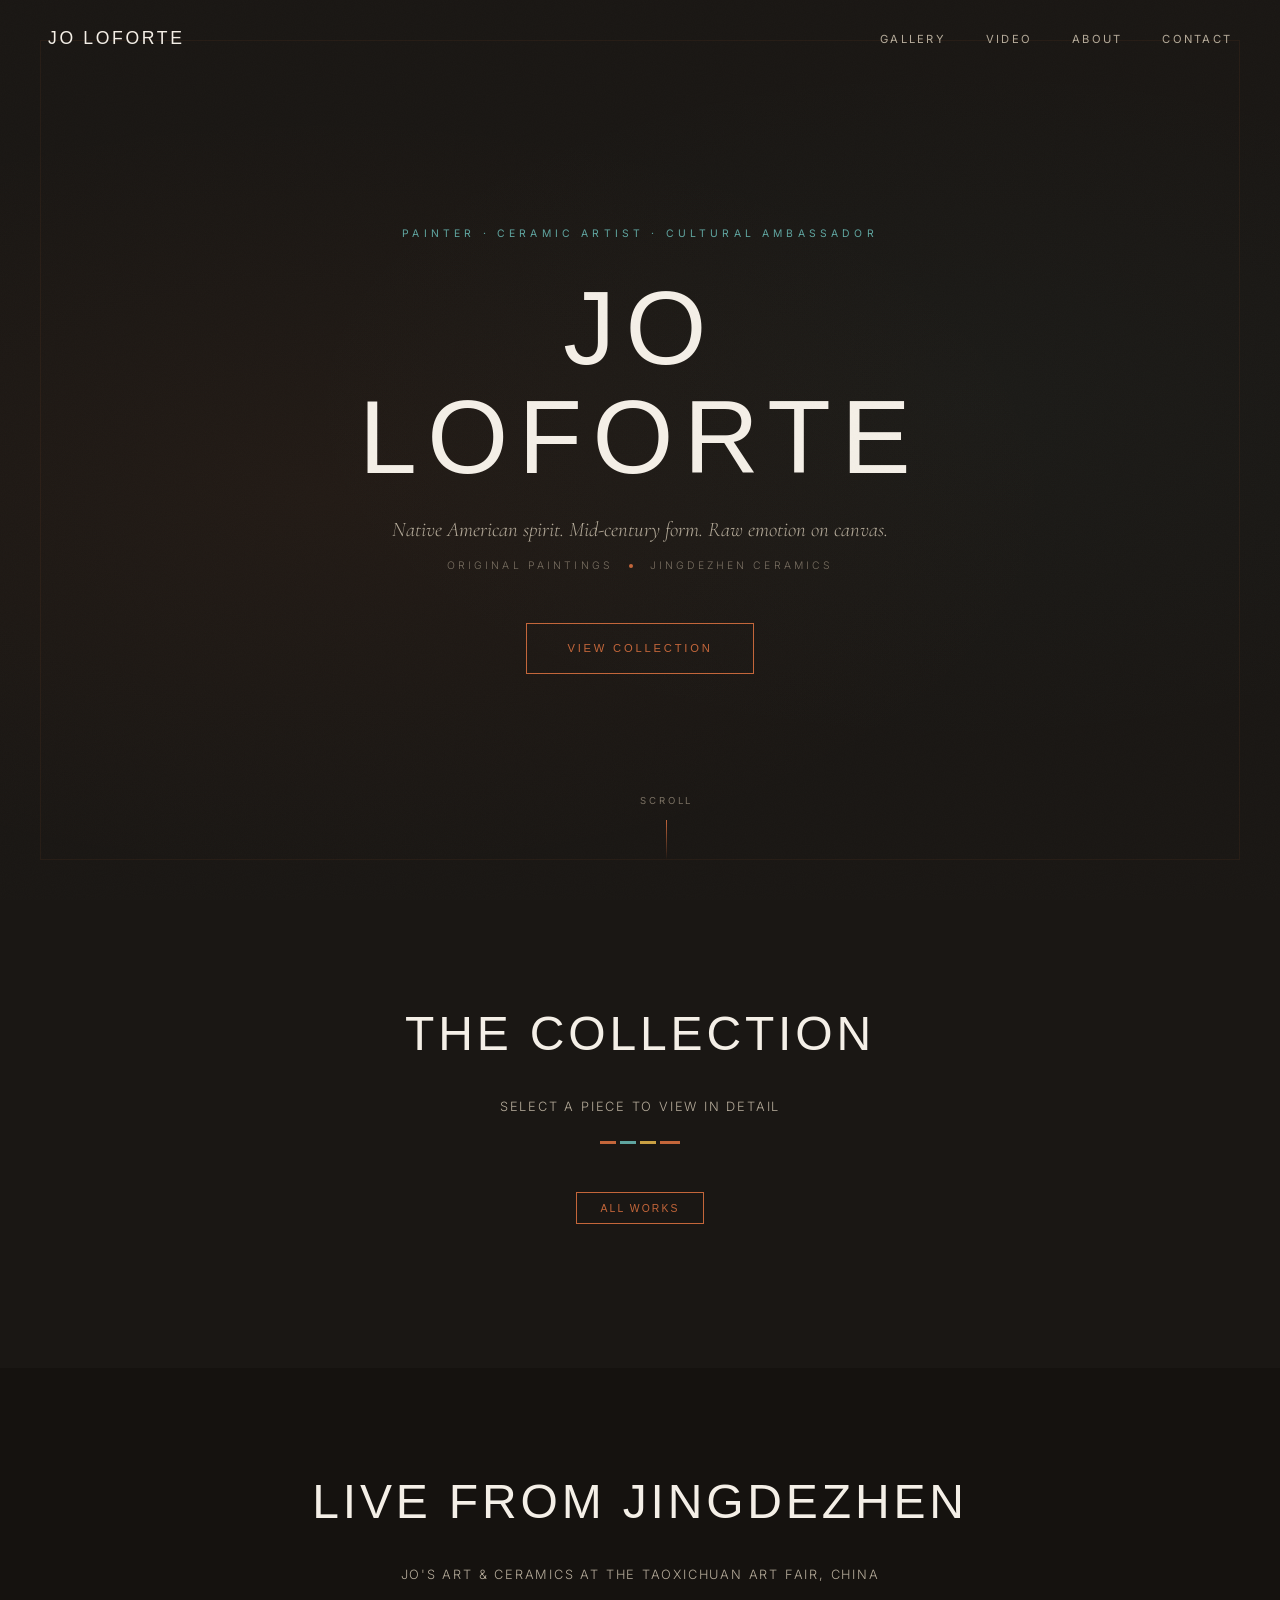
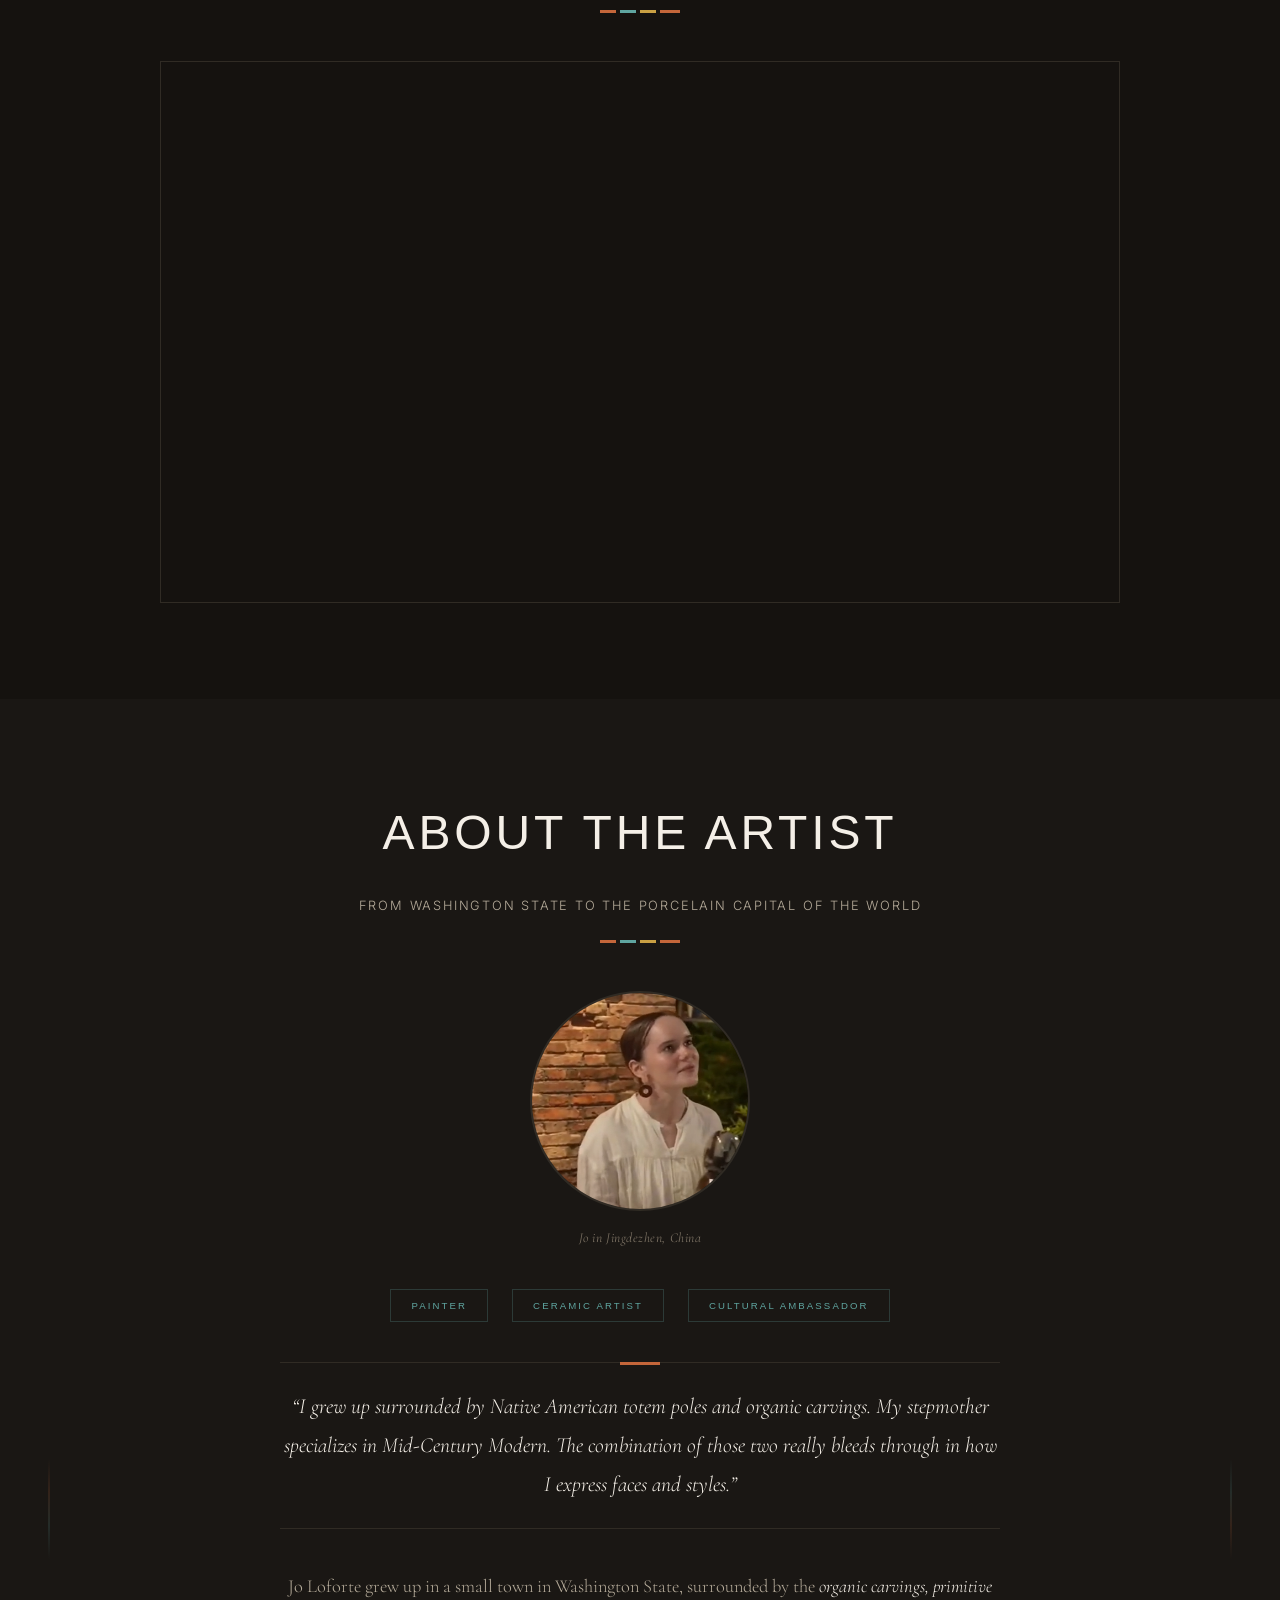
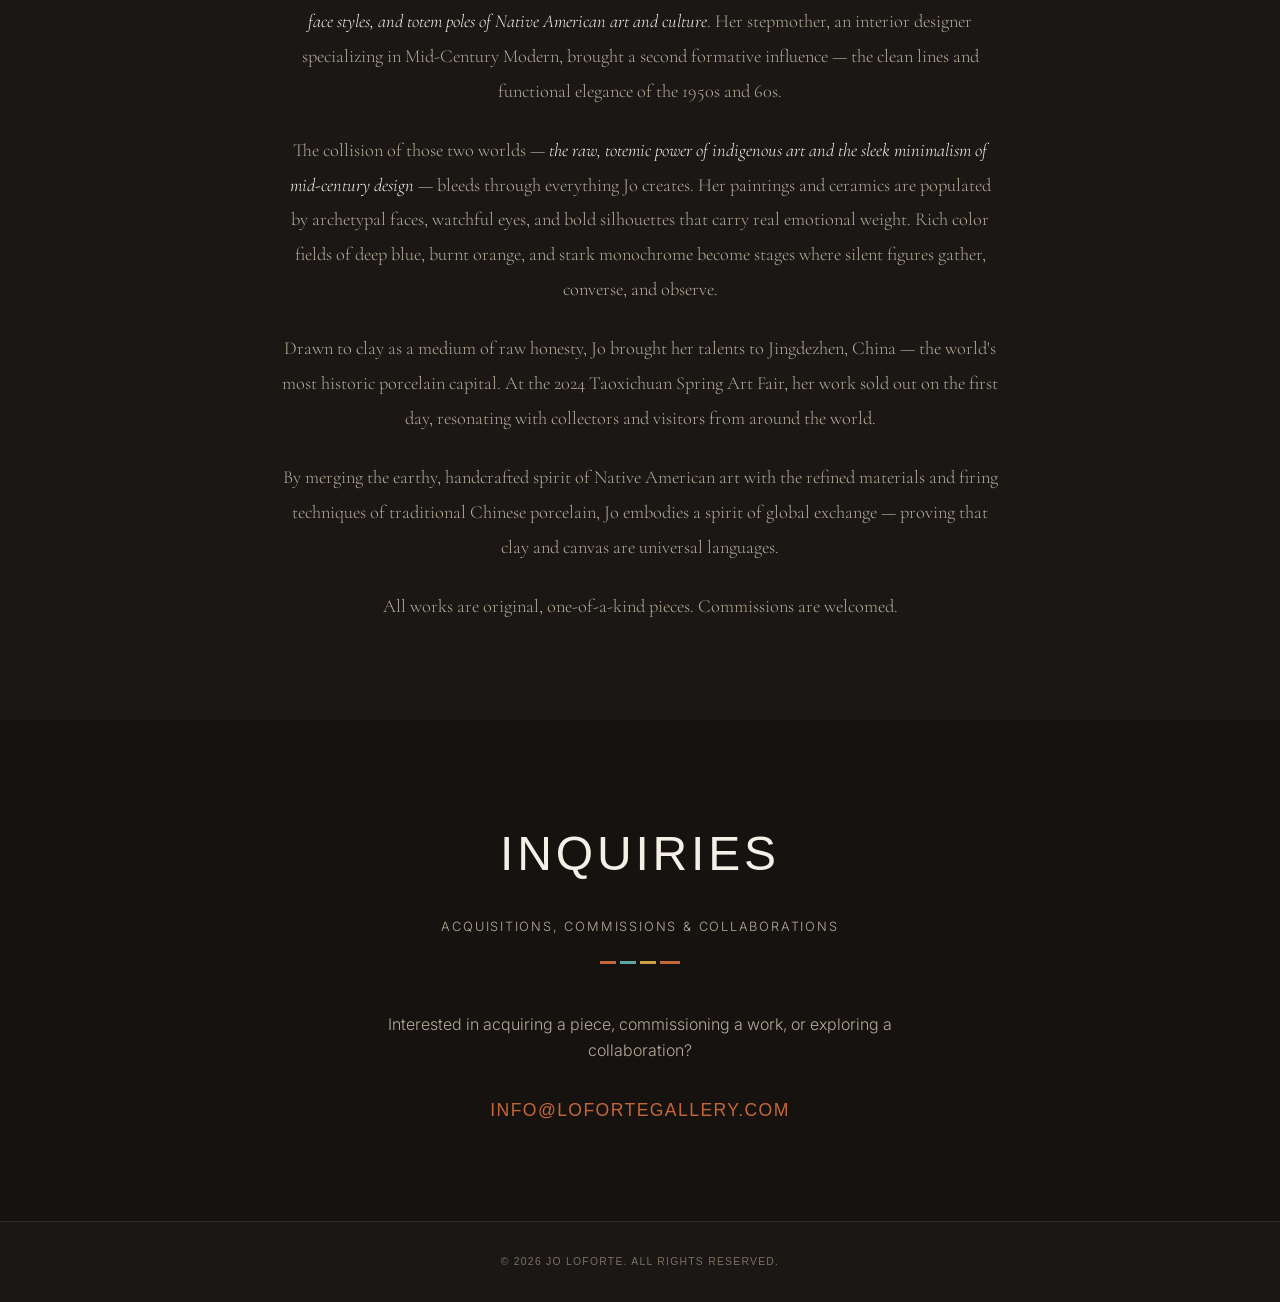
==== index.html @ 4518b107 "Remove Native American motifs from hero, update contact email" ====
<!DOCTYPE html>
<html lang="en">
<head>
  <meta charset="UTF-8">
  <meta name="viewport" content="width=device-width, initial-scale=1.0">
  <title>Jo Loforte — Painter & Ceramic Artist</title>
  <meta name="description" content="Original paintings and ceramics by Jo Loforte. Native American heritage meets Mid-Century Modern design and Jingdezhen porcelain. Explore the collection.">
  <link rel="preconnect" href="https://fonts.googleapis.com">
  <link rel="preconnect" href="https://fonts.gstatic.com" crossorigin>
  <link href="https://fonts.googleapis.com/css2?family=Cormorant+Garamond:ital,wght@0,300;0,400;0,500;0,600;1,300;1,400&family=Inter:wght@300;400;500&display=swap" rel="stylesheet">
  <link rel="stylesheet" href="css/style.css">
</head>
<body>

  <!-- Navigation -->
  <nav class="nav" id="nav">
    <a href="#" class="nav__logo">Jo Loforte</a>
    <button class="nav__toggle" id="navToggle" aria-label="Toggle menu">
      <span></span><span></span><span></span>
    </button>
    <ul class="nav__links" id="navLinks">
      <li><a href="#gallery">Gallery</a></li>
      <li><a href="#video">Video</a></li>
      <li><a href="#about">About</a></li>
      <li><a href="#contact">Contact</a></li>
    </ul>
  </nav>

  <!-- Hero -->
  <header class="hero" id="hero">
    <div class="hero__content">
      <p class="hero__tagline">Painter &middot; Ceramic Artist &middot; Cultural Ambassador</p>
      <h1 class="hero__title">Jo Loforte</h1>
      <p class="hero__subtitle">Native American spirit. Mid-century form. Raw emotion on canvas.</p>
      <p class="hero__descriptor">
        Original paintings
        <span class="dot dot--terra"></span>
        Jingdezhen ceramics
      </p>
      <a href="#gallery" class="hero__cta">View Collection</a>
    </div>
    <div class="hero__scroll-indicator">
      <span>Scroll</span>
      <div class="hero__scroll-line"></div>
    </div>
  </header>

  <!-- Gallery -->
  <section class="gallery" id="gallery">
    <div class="section-header">
      <h2 class="section-title">The Collection</h2>
      <p class="section-subtitle">Select a piece to view in detail</p>
    </div>

    <div class="gallery__filters">
      <button class="filter-btn active" data-filter="all">All Works</button>
    </div>

    <div class="gallery__grid" id="galleryGrid">
      <!-- Gallery items injected by JS -->
    </div>
  </section>

  <!-- Video -->
  <section class="video" id="video">
    <div class="video__container">
      <div class="section-header">
        <h2 class="section-title">Live from Jingdezhen</h2>
        <p class="section-subtitle">Jo's art &amp; ceramics at the Taoxichuan Art Fair, China</p>
      </div>
      <div class="video__wrapper">
        <iframe
          src="https://www.youtube.com/embed/V0qqhc-l4PM"
          title="Jo Loforte — Live from Jingdezhen, China"
          frameborder="0"
          allow="accelerometer; autoplay; clipboard-write; encrypted-media; gyroscope; picture-in-picture"
          allowfullscreen
          loading="lazy"
        ></iframe>
      </div>
    </div>
  </section>

  <!-- About -->
  <section class="about" id="about">
    <div class="about__container">
      <div class="section-header">
        <h2 class="section-title">About the Artist</h2>
        <p class="section-subtitle">From Washington State to the porcelain capital of the world</p>
      </div>

      <div class="about__portrait">
        <img src="images/jo-portrait.png" alt="Jo Loforte in Jingdezhen, China">
        <span class="about__portrait-caption">Jo in Jingdezhen, China</span>
      </div>

      <div class="about__roles">
        <span class="about__role">Painter</span>
        <span class="about__role">Ceramic Artist</span>
        <span class="about__role">Cultural Ambassador</span>
      </div>

      <blockquote class="about__quote">
        &ldquo;I grew up surrounded by Native American totem poles and organic
        carvings. My stepmother specializes in Mid-Century Modern. The combination
        of those two really bleeds through in how I express faces and styles.&rdquo;
      </blockquote>

      <p class="about__bio">
        Jo Loforte grew up in a small town in Washington State, surrounded by the
        <span class="about__highlight">organic carvings, primitive face styles, and totem
        poles of Native American art and culture</span>. Her stepmother, an interior
        designer specializing in Mid-Century Modern, brought a second formative
        influence &mdash; the clean lines and functional elegance of the 1950s and 60s.
      </p>
      <p class="about__bio">
        The collision of those two worlds &mdash;
        <span class="about__highlight">the raw, totemic power of indigenous art and the
        sleek minimalism of mid-century design</span> &mdash; bleeds through everything
        Jo creates. Her paintings and ceramics are populated by archetypal faces,
        watchful eyes, and bold silhouettes that carry real emotional weight. Rich
        color fields of deep blue, burnt orange, and stark monochrome become stages
        where silent figures gather, converse, and observe.
      </p>
      <p class="about__bio">
        Drawn to clay as a medium of raw honesty, Jo brought her talents to
        Jingdezhen, China &mdash; the world's most historic porcelain capital. At the
        2024 Taoxichuan Spring Art Fair, her work sold out on the first day, resonating
        with collectors and visitors from around the world.
      </p>
      <p class="about__bio">
        By merging the earthy, handcrafted spirit of Native American art with the
        refined materials and firing techniques of traditional Chinese porcelain, Jo
        embodies a spirit of global exchange &mdash; proving that clay and canvas are
        universal languages.
      </p>
      <p class="about__bio">
        All works are original, one-of-a-kind pieces. Commissions are welcomed.
      </p>
    </div>
  </section>

  <!-- Contact -->
  <section class="contact" id="contact">
    <div class="contact__container">
      <div class="section-header">
        <h2 class="section-title">Inquiries</h2>
        <p class="section-subtitle">Acquisitions, commissions &amp; collaborations</p>
      </div>
      <p class="contact__text">
        Interested in acquiring a piece, commissioning a work, or exploring a collaboration?
      </p>
      <a href="mailto:info@lofortegallery.com" class="contact__email">info@lofortegallery.com</a>
    </div>
  </section>

  <!-- Lightbox -->
  <div class="lightbox" id="lightbox">
    <button class="lightbox__close" id="lightboxClose" aria-label="Close">&times;</button>
    <button class="lightbox__prev" id="lightboxPrev" aria-label="Previous">&lsaquo;</button>
    <button class="lightbox__next" id="lightboxNext" aria-label="Next">&rsaquo;</button>
    <div class="lightbox__content">
      <img class="lightbox__img" id="lightboxImg" src="" alt="">
      <div class="lightbox__info" id="lightboxInfo">
        <h3 class="lightbox__title"></h3>
        <p class="lightbox__details"></p>
      </div>
    </div>
  </div>

  <!-- Footer -->
  <footer class="footer">
    <p>&copy; 2026 Jo Loforte. All rights reserved.</p>
  </footer>

  <script src="js/artwork.js"></script>
  <script src="js/main.js"></script>
</body>
</html>
---- css/style.css ----
/* ============================================
   Jo Loforte — Paintings & Ceramic Art
   Desert Modernism meets High-End Gallery
   Dark foundation, mid-century warmth
   ============================================ */

/* --- Reset & Base --- */
*, *::before, *::after {
  margin: 0;
  padding: 0;
  box-sizing: border-box;
}

:root {
  --bg-primary: #1a1714;
  --bg-secondary: #15120f;
  --bg-card: #1f1c18;
  --bg-hover: #262219;
  --text-primary: #f4efe7;
  --text-secondary: #b5ab9a;
  --text-muted: #7a7062;
  --terracotta: #c4663a;
  --burnt-orange: #d4823e;
  --turquoise: #5fa5a0;
  --ochre: #c9a043;
  --teak: #6b4c30;
  --sage: #7a8b6f;
  --cream: #f4efe7;
  --border: #302b24;
  --font-display: 'Futura', 'Avenir', 'Century Gothic', 'Trebuchet MS', sans-serif;
  --font-body: 'Inter', -apple-system, sans-serif;
  --font-serif: 'Cormorant Garamond', Georgia, serif;
  --transition: 0.35s cubic-bezier(0.25, 0.46, 0.45, 0.94);
  --transition-slow: 0.6s cubic-bezier(0.25, 0.46, 0.45, 0.94);
}

html {
  scroll-behavior: smooth;
  font-size: 16px;
  -webkit-font-smoothing: antialiased;
  -moz-osx-font-smoothing: grayscale;
}

body {
  font-family: var(--font-body);
  background: var(--bg-primary);
  color: var(--text-primary);
  line-height: 1.6;
  overflow-x: hidden;
}

/* Subtle stoneware grain texture */
body::before {
  content: '';
  position: fixed;
  inset: 0;
  pointer-events: none;
  z-index: 9999;
  opacity: 0.018;
  background-image: url("data:image/svg+xml,%3Csvg width='200' height='200' xmlns='http://www.w3.org/2000/svg'%3E%3Cfilter id='n'%3E%3CfeTurbulence type='fractalNoise' baseFrequency='0.9' numOctaves='4' stitchTiles='stitch'/%3E%3C/filter%3E%3Crect width='100%25' height='100%25' filter='url(%23n)' opacity='1'/%3E%3C/svg%3E");
}

img {
  display: block;
  max-width: 100%;
}

a {
  color: inherit;
  text-decoration: none;
}

/* --- Typography --- */
.section-title {
  font-family: var(--font-display);
  font-size: clamp(1.8rem, 4.5vw, 3rem);
  font-weight: 500;
  letter-spacing: 0.08em;
  text-transform: uppercase;
  color: var(--text-primary);
  margin-bottom: 0.5em;
}

.section-subtitle {
  font-family: var(--font-body);
  font-size: 0.8rem;
  font-weight: 300;
  color: var(--text-secondary);
  letter-spacing: 0.14em;
  text-transform: uppercase;
}

.section-header {
  text-align: center;
  margin-bottom: 3rem;
}

/* Step-pattern inspired divider */
.section-header::after {
  content: '';
  display: block;
  width: 80px;
  height: 3px;
  margin: 1.5rem auto 0;
  background:
    linear-gradient(90deg,
      var(--terracotta) 0%, var(--terracotta) 20%,
      transparent 20%, transparent 25%,
      var(--turquoise) 25%, var(--turquoise) 45%,
      transparent 45%, transparent 50%,
      var(--ochre) 50%, var(--ochre) 70%,
      transparent 70%, transparent 75%,
      var(--terracotta) 75%, var(--terracotta) 100%
    );
}

/* --- Navigation --- */
.nav {
  position: fixed;
  top: 0;
  left: 0;
  right: 0;
  z-index: 1000;
  display: flex;
  align-items: center;
  justify-content: space-between;
  padding: 1.5rem 3rem;
  background: transparent;
  transition: background var(--transition), padding var(--transition);
}

.nav--scrolled {
  background: rgba(26, 23, 20, 0.94);
  backdrop-filter: blur(20px);
  -webkit-backdrop-filter: blur(20px);
  padding: 1rem 3rem;
  border-bottom: 1px solid var(--border);
}

.nav__logo {
  font-family: var(--font-display);
  font-size: 1.1rem;
  font-weight: 500;
  letter-spacing: 0.15em;
  text-transform: uppercase;
  color: var(--text-primary);
  transition: color var(--transition);
}

.nav__logo:hover {
  color: var(--turquoise);
}

.nav__links {
  display: flex;
  list-style: none;
  gap: 2.5rem;
}

.nav__links a {
  font-size: 0.7rem;
  font-weight: 400;
  letter-spacing: 0.2em;
  text-transform: uppercase;
  color: var(--text-secondary);
  transition: color var(--transition);
  position: relative;
}

.nav__links a::after {
  content: '';
  position: absolute;
  bottom: -4px;
  left: 0;
  width: 0;
  height: 2px;
  background: var(--terracotta);
  transition: width var(--transition);
}

.nav__links a:hover {
  color: var(--text-primary);
}

.nav__links a:hover::after {
  width: 100%;
}

.nav__toggle {
  display: none;
  flex-direction: column;
  gap: 5px;
  background: none;
  border: none;
  cursor: pointer;
  padding: 4px;
}

.nav__toggle span {
  display: block;
  width: 24px;
  height: 1.5px;
  background: var(--text-primary);
  transition: var(--transition);
}

/* --- Hero --- */
.hero {
  position: relative;
  height: 100vh;
  min-height: 600px;
  display: flex;
  align-items: center;
  justify-content: center;
  text-align: center;
  background: var(--bg-primary);
  overflow: hidden;
}

/* Warm desert glow */
.hero::before {
  content: '';
  position: absolute;
  inset: 0;
  background:
    radial-gradient(ellipse at 25% 55%, rgba(196, 102, 58, 0.05) 0%, transparent 55%),
    radial-gradient(ellipse at 75% 45%, rgba(95, 165, 160, 0.03) 0%, transparent 50%);
  pointer-events: none;
}

/* Geometric step-pattern border */
.hero::after {
  content: '';
  position: absolute;
  inset: 2.5rem;
  border: 1px solid rgba(196, 102, 58, 0.08);
  pointer-events: none;
}

.hero__content {
  position: relative;
  z-index: 1;
  max-width: 800px;
  padding: 0 2rem;
}

.hero__tagline {
  font-family: var(--font-body);
  font-size: 0.65rem;
  font-weight: 400;
  letter-spacing: 0.4em;
  text-transform: uppercase;
  color: var(--turquoise);
  margin-bottom: 2rem;
  opacity: 0;
  transform: translateY(20px);
  animation: fadeUp 0.8s 0.3s forwards;
}

.hero__title {
  font-family: var(--font-display);
  font-size: clamp(3rem, 9vw, 6.5rem);
  font-weight: 500;
  letter-spacing: 0.1em;
  text-transform: uppercase;
  line-height: 1.05;
  color: var(--text-primary);
  margin-bottom: 1.25rem;
  opacity: 0;
  transform: translateY(30px);
  animation: fadeUp 0.8s 0.5s forwards;
}

.hero__subtitle {
  font-family: var(--font-serif);
  font-size: clamp(1rem, 2.5vw, 1.3rem);
  font-weight: 300;
  font-style: italic;
  color: var(--text-secondary);
  margin-bottom: 0.75rem;
  opacity: 0;
  transform: translateY(20px);
  animation: fadeUp 0.8s 0.7s forwards;
}

.hero__descriptor {
  font-family: var(--font-body);
  font-size: 0.65rem;
  font-weight: 300;
  letter-spacing: 0.3em;
  text-transform: uppercase;
  color: var(--text-muted);
  margin-bottom: 3rem;
  opacity: 0;
  transform: translateY(20px);
  animation: fadeUp 0.8s 0.85s forwards;
}

/* Colored dots as visual separator */
.hero__descriptor span.dot {
  display: inline-block;
  width: 4px;
  height: 4px;
  border-radius: 50%;
  vertical-align: middle;
  margin: 0 1em;
}
.hero__descriptor span.dot--terra { background: var(--terracotta); }
.hero__descriptor span.dot--turq { background: var(--turquoise); }

.hero__cta {
  display: inline-block;
  font-family: var(--font-display);
  font-size: 0.7rem;
  font-weight: 500;
  letter-spacing: 0.25em;
  text-transform: uppercase;
  color: var(--terracotta);
  border: 1px solid var(--terracotta);
  padding: 1rem 2.5rem;
  transition: all var(--transition);
  opacity: 0;
  transform: translateY(20px);
  animation: fadeUp 0.8s 1s forwards;
}

.hero__cta:hover {
  background: var(--terracotta);
  color: var(--bg-primary);
}

.hero__scroll-indicator {
  position: absolute;
  bottom: 2.5rem;
  left: 50%;
  transform: translateX(-50%);
  display: flex;
  flex-direction: column;
  align-items: center;
  gap: 0.75rem;
  opacity: 0;
  animation: fadeUp 0.8s 1.2s forwards;
}

.hero__scroll-indicator span {
  font-size: 0.6rem;
  letter-spacing: 0.3em;
  text-transform: uppercase;
  color: var(--text-muted);
}

.hero__scroll-line {
  width: 1px;
  height: 40px;
  background: linear-gradient(to bottom, var(--terracotta), transparent);
  animation: scrollPulse 2s ease-in-out infinite;
}

@keyframes fadeUp {
  to {
    opacity: 1;
    transform: translateY(0);
  }
}

@keyframes scrollPulse {
  0%, 100% { opacity: 0.3; transform: scaleY(0.6); }
  50% { opacity: 1; transform: scaleY(1); }
}

/* --- Gallery --- */
.gallery {
  padding: 6rem 3rem;
  max-width: 1400px;
  margin: 0 auto;
}

.gallery__filters {
  display: flex;
  justify-content: center;
  gap: 1rem;
  margin-bottom: 3rem;
  flex-wrap: wrap;
}

.filter-btn {
  background: none;
  border: 1px solid transparent;
  color: var(--text-muted);
  font-family: var(--font-display);
  font-size: 0.65rem;
  font-weight: 500;
  letter-spacing: 0.2em;
  text-transform: uppercase;
  padding: 0.6rem 1.5rem;
  cursor: pointer;
  transition: all var(--transition);
}

.filter-btn:hover {
  color: var(--text-secondary);
}

.filter-btn.active {
  color: var(--terracotta);
  border-color: var(--terracotta);
}

/* Consistent tile grid */
.gallery__grid {
  display: grid;
  grid-template-columns: repeat(auto-fill, minmax(300px, 1fr));
  gap: 1.25rem;
}

/* --- Gallery Card --- */
.gallery__item {
  position: relative;
  overflow: hidden;
  background: var(--bg-card);
  cursor: pointer;
  transition: transform var(--transition), box-shadow var(--transition);
}

.gallery__item:hover {
  transform: translateY(-4px);
  box-shadow: 0 20px 60px rgba(0, 0, 0, 0.4);
}

.gallery__item-img-wrap {
  position: relative;
  overflow: hidden;
  aspect-ratio: 4 / 5;
  background: var(--bg-secondary);
}

.gallery__item-img-wrap img {
  width: 100%;
  height: 100%;
  object-fit: cover;
  transition: transform var(--transition-slow), opacity var(--transition);
  opacity: 0;
}

.gallery__item-img-wrap img.loaded {
  opacity: 1;
}

.gallery__item:hover .gallery__item-img-wrap img {
  transform: scale(1.04);
}

.gallery__item-overlay {
  position: absolute;
  inset: 0;
  background: linear-gradient(
    to top,
    rgba(26, 23, 20, 0.9) 0%,
    rgba(26, 23, 20, 0) 50%
  );
  opacity: 0;
  transition: opacity var(--transition);
  display: flex;
  align-items: flex-end;
  padding: 1.5rem;
}

.gallery__item:hover .gallery__item-overlay {
  opacity: 1;
}

.gallery__item-info h3 {
  font-family: var(--font-display);
  font-size: 1rem;
  font-weight: 500;
  letter-spacing: 0.06em;
  text-transform: uppercase;
  color: var(--cream);
  margin-bottom: 0.25rem;
}

.gallery__item-info p {
  font-size: 0.7rem;
  color: var(--text-secondary);
  letter-spacing: 0.06em;
}

.gallery__item-badge {
  position: absolute;
  top: 1rem;
  right: 1rem;
  background: var(--terracotta);
  color: var(--cream);
  font-family: var(--font-display);
  font-size: 0.55rem;
  font-weight: 500;
  letter-spacing: 0.16em;
  text-transform: uppercase;
  padding: 0.35rem 0.75rem;
  opacity: 0;
  transform: translateY(-8px);
  transition: all var(--transition);
}

.gallery__item:hover .gallery__item-badge {
  opacity: 1;
  transform: translateY(0);
}

/* --- Video --- */
.video {
  padding: 6rem 3rem;
  background: var(--bg-secondary);
}

.video__container {
  max-width: 960px;
  margin: 0 auto;
}

.video__wrapper {
  position: relative;
  padding-bottom: 56.25%;
  height: 0;
  overflow: hidden;
  border: 1px solid var(--border);
}

.video__wrapper iframe {
  position: absolute;
  top: 0;
  left: 0;
  width: 100%;
  height: 100%;
}

/* --- About --- */
.about {
  padding: 6rem 3rem;
  background: var(--bg-primary);
  position: relative;
}

/* Vertical accent lines */
.about::before,
.about::after {
  content: '';
  position: absolute;
  top: 50%;
  transform: translateY(-50%);
  width: 2px;
  height: 100px;
  opacity: 0.15;
}
.about::before {
  left: 3rem;
  background: linear-gradient(to bottom, transparent, var(--terracotta), var(--turquoise), transparent);
}
.about::after {
  right: 3rem;
  background: linear-gradient(to bottom, transparent, var(--turquoise), var(--terracotta), transparent);
}

.about__container {
  max-width: 720px;
  margin: 0 auto;
  text-align: center;
}

.about__portrait {
  margin-bottom: 2.5rem;
  display: flex;
  flex-direction: column;
  align-items: center;
}

.about__portrait img {
  width: 220px;
  height: 220px;
  object-fit: cover;
  object-position: center top;
  border-radius: 50%;
  border: 2px solid var(--border);
  transition: border-color var(--transition);
}

.about__portrait:hover img {
  border-color: var(--terracotta);
}

.about__portrait-caption {
  margin-top: 1rem;
  font-family: var(--font-serif);
  font-size: 0.85rem;
  font-style: italic;
  color: var(--text-muted);
  letter-spacing: 0.04em;
}

.about__roles {
  display: flex;
  justify-content: center;
  gap: 1.5rem;
  margin-bottom: 2.5rem;
  flex-wrap: wrap;
}

.about__role {
  font-family: var(--font-display);
  font-size: 0.6rem;
  font-weight: 500;
  letter-spacing: 0.22em;
  text-transform: uppercase;
  color: var(--turquoise);
  padding: 0.5rem 1.25rem;
  border: 1px solid rgba(95, 165, 160, 0.25);
}

.about__quote {
  font-family: var(--font-serif);
  font-size: 1.35rem;
  font-weight: 300;
  font-style: italic;
  line-height: 1.8;
  color: var(--text-primary);
  margin-bottom: 2.5rem;
  padding: 1.5rem 0;
  border-top: 1px solid var(--border);
  border-bottom: 1px solid var(--border);
  position: relative;
}

.about__quote::before {
  content: '';
  position: absolute;
  top: -1px;
  left: 50%;
  transform: translateX(-50%);
  width: 40px;
  height: 3px;
  background: var(--terracotta);
}

.about__bio {
  font-family: var(--font-serif);
  font-size: 1.15rem;
  font-weight: 300;
  line-height: 1.9;
  color: var(--text-secondary);
  margin-bottom: 1.5rem;
}

.about__bio:last-child {
  margin-bottom: 0;
}

.about__highlight {
  color: var(--cream);
  font-style: italic;
}

/* --- Contact --- */
.contact {
  padding: 6rem 3rem;
  text-align: center;
  background: var(--bg-secondary);
}

.contact__container {
  max-width: 600px;
  margin: 0 auto;
}

.contact__text {
  font-size: 1rem;
  font-weight: 300;
  color: var(--text-secondary);
  margin-bottom: 2rem;
}

.contact__email {
  display: inline-block;
  font-family: var(--font-display);
  font-size: 1.1rem;
  font-weight: 500;
  letter-spacing: 0.08em;
  text-transform: uppercase;
  color: var(--terracotta);
  border-bottom: 1px solid transparent;
  transition: border-color var(--transition);
}

.contact__email:hover {
  border-color: var(--terracotta);
}

/* --- Lightbox --- */
.lightbox {
  position: fixed;
  inset: 0;
  z-index: 2000;
  background: rgba(10, 9, 7, 0.97);
  display: flex;
  align-items: center;
  justify-content: center;
  opacity: 0;
  pointer-events: none;
  transition: opacity var(--transition);
}

.lightbox.active {
  opacity: 1;
  pointer-events: all;
}

.lightbox__content {
  display: flex;
  flex-direction: column;
  align-items: center;
  max-width: 90vw;
  max-height: 90vh;
}

.lightbox__img {
  max-width: 85vw;
  max-height: 75vh;
  object-fit: contain;
  opacity: 0;
  transform: scale(0.95);
  transition: all var(--transition-slow);
}

.lightbox.active .lightbox__img {
  opacity: 1;
  transform: scale(1);
}

.lightbox__info {
  text-align: center;
  margin-top: 1.5rem;
}

.lightbox__title {
  font-family: var(--font-display);
  font-size: 1.1rem;
  font-weight: 500;
  letter-spacing: 0.08em;
  text-transform: uppercase;
  color: var(--text-primary);
  margin-bottom: 0.35rem;
}

.lightbox__details {
  font-size: 0.8rem;
  color: var(--text-secondary);
  letter-spacing: 0.06em;
}

.lightbox__close,
.lightbox__prev,
.lightbox__next {
  position: absolute;
  background: none;
  border: none;
  color: var(--text-secondary);
  cursor: pointer;
  transition: color var(--transition);
  font-family: var(--font-body);
}

.lightbox__close:hover,
.lightbox__prev:hover,
.lightbox__next:hover {
  color: var(--text-primary);
}

.lightbox__close {
  top: 1.5rem;
  right: 2rem;
  font-size: 2.5rem;
  line-height: 1;
}

.lightbox__prev,
.lightbox__next {
  top: 50%;
  transform: translateY(-50%);
  font-size: 3rem;
  line-height: 1;
  padding: 1rem;
}

.lightbox__prev { left: 1rem; }
.lightbox__next { right: 1rem; }

/* --- Footer --- */
.footer {
  padding: 2rem 3rem;
  text-align: center;
  border-top: 1px solid var(--border);
  background: var(--bg-primary);
}

.footer p {
  font-size: 0.65rem;
  font-family: var(--font-display);
  color: var(--text-muted);
  letter-spacing: 0.12em;
  text-transform: uppercase;
}

/* --- Scroll reveal --- */
.reveal {
  opacity: 0;
  transform: translateY(30px);
  transition: opacity 0.8s ease, transform 0.8s ease;
}

.reveal.visible {
  opacity: 1;
  transform: translateY(0);
}

/* --- Responsive --- */
@media (max-width: 768px) {
  .nav {
    padding: 1.25rem 1.5rem;
  }

  .nav--scrolled {
    padding: 1rem 1.5rem;
  }

  .nav__toggle {
    display: flex;
  }

  .nav__links {
    position: fixed;
    top: 0;
    right: 0;
    width: 280px;
    height: 100vh;
    flex-direction: column;
    background: var(--bg-secondary);
    padding: 5rem 2.5rem;
    gap: 2rem;
    transform: translateX(100%);
    transition: transform var(--transition);
    border-left: 1px solid var(--border);
  }

  .nav__links.open {
    transform: translateX(0);
  }

  .nav__toggle.active span:nth-child(1) {
    transform: rotate(45deg) translate(4px, 4px);
  }
  .nav__toggle.active span:nth-child(2) {
    opacity: 0;
  }
  .nav__toggle.active span:nth-child(3) {
    transform: rotate(-45deg) translate(4px, -4px);
  }

  .hero::after {
    inset: 1rem;
  }

  .gallery {
    padding: 4rem 1.25rem;
  }

  .gallery__grid {
    grid-template-columns: 1fr 1fr;
  }

  .about::before,
  .about::after {
    display: none;
  }

  .about,
  .contact,
  .video {
    padding: 4rem 1.5rem;
  }

  .about__roles {
    gap: 0.75rem;
  }

  .lightbox__prev,
  .lightbox__next {
    font-size: 2rem;
  }
}

@media (max-width: 480px) {
  .gallery__grid {
    grid-template-columns: 1fr;
  }
}
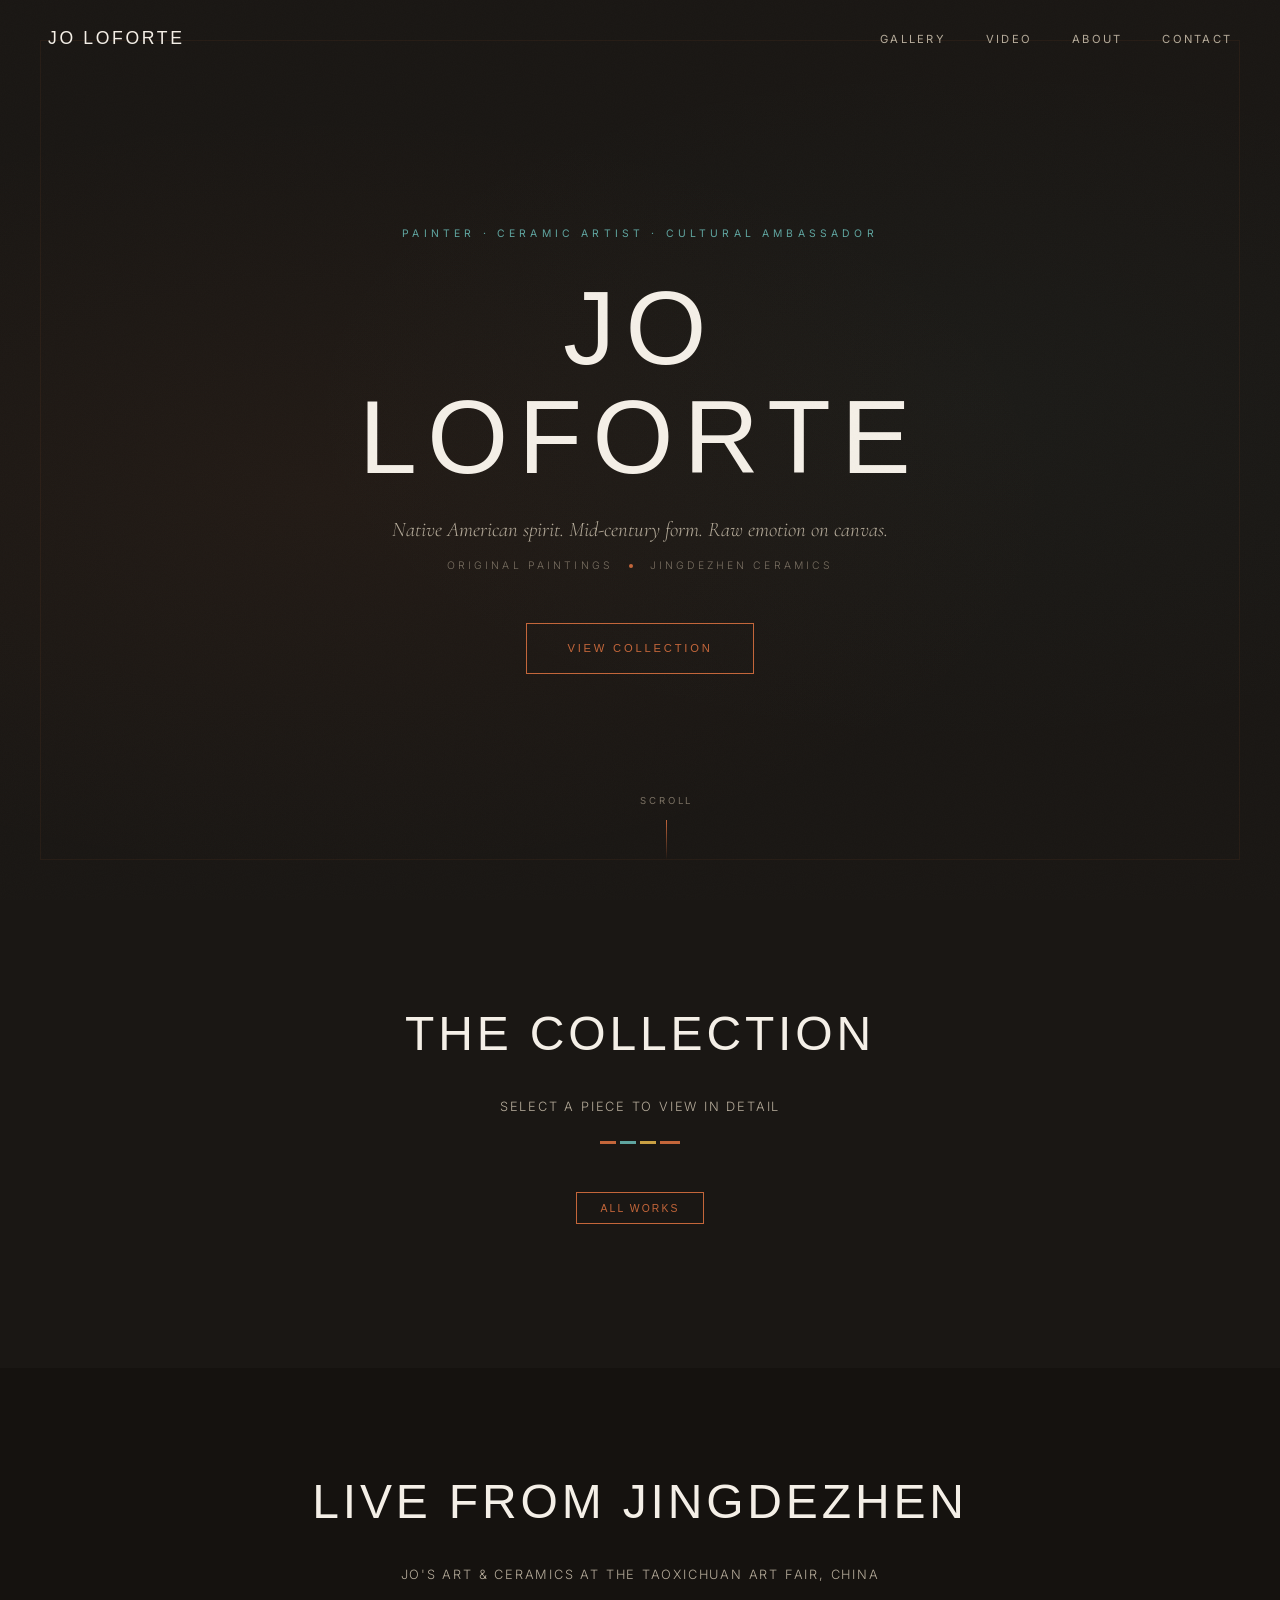
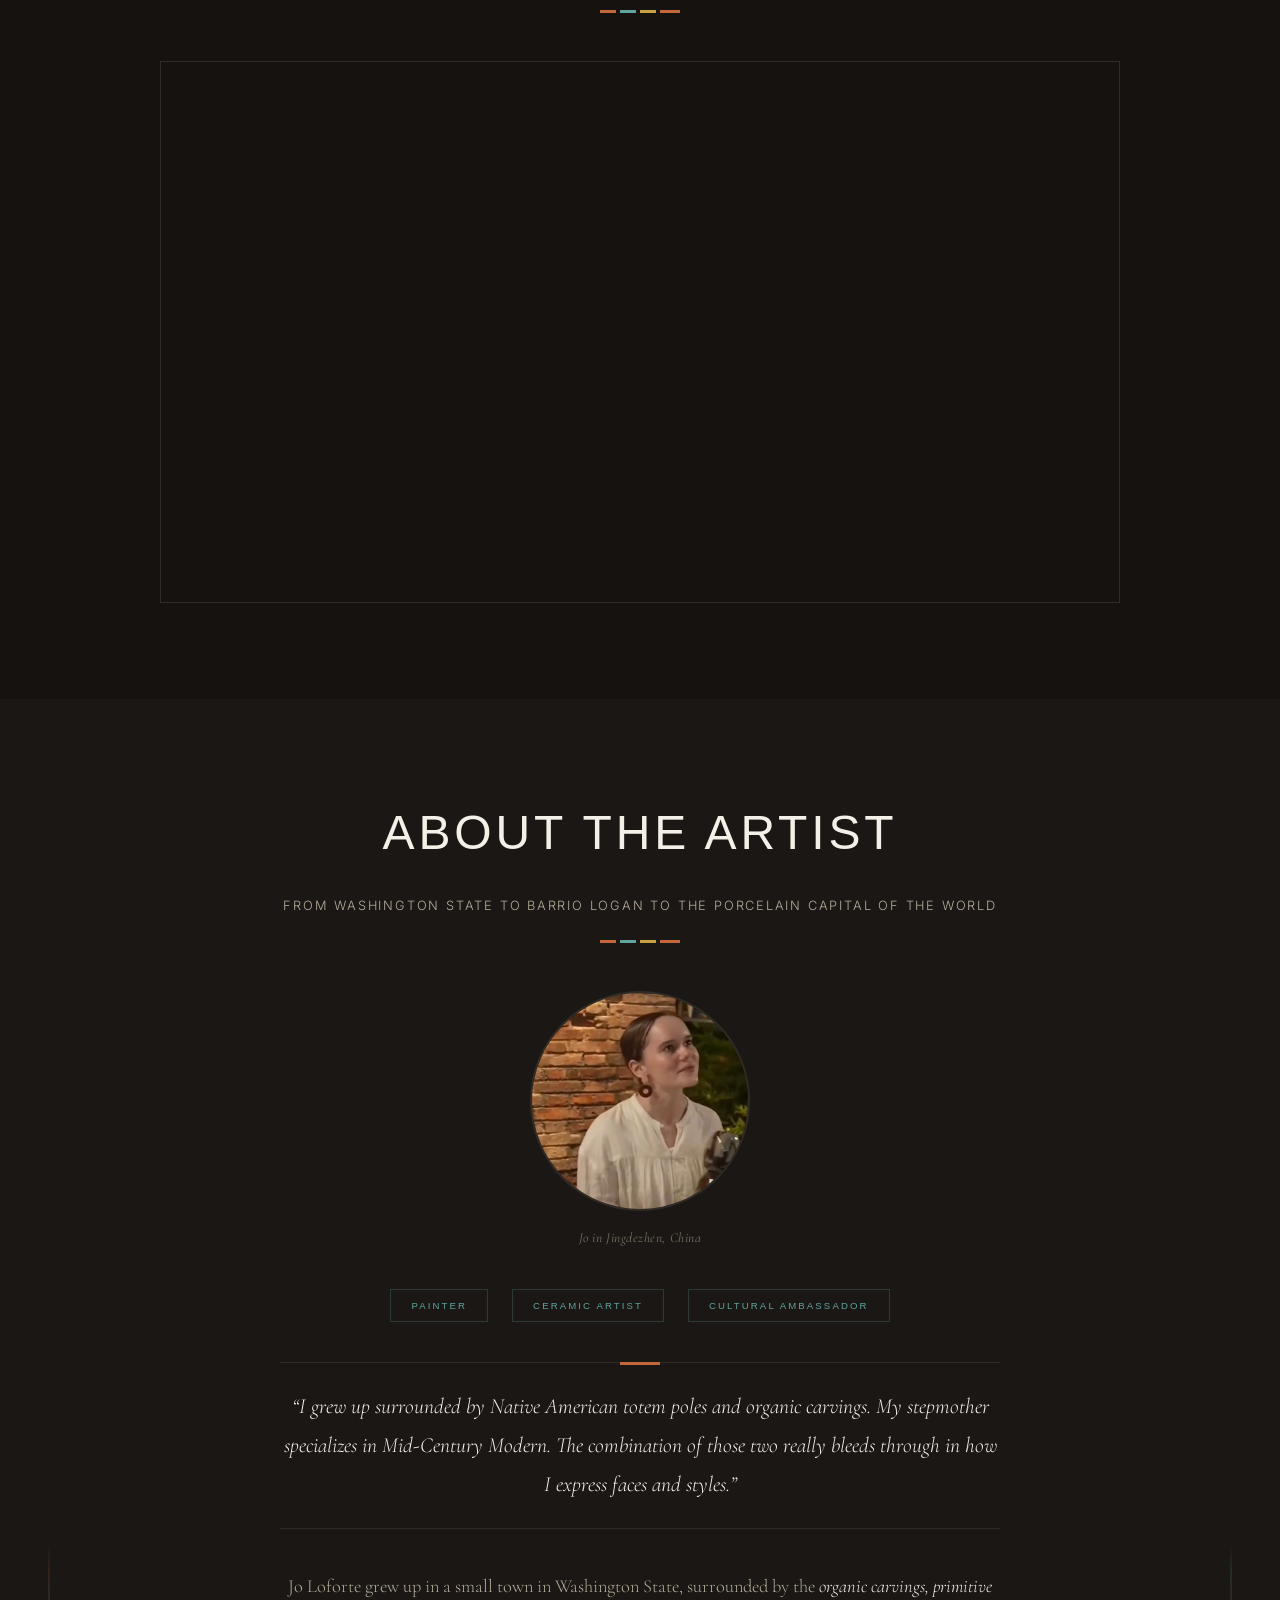
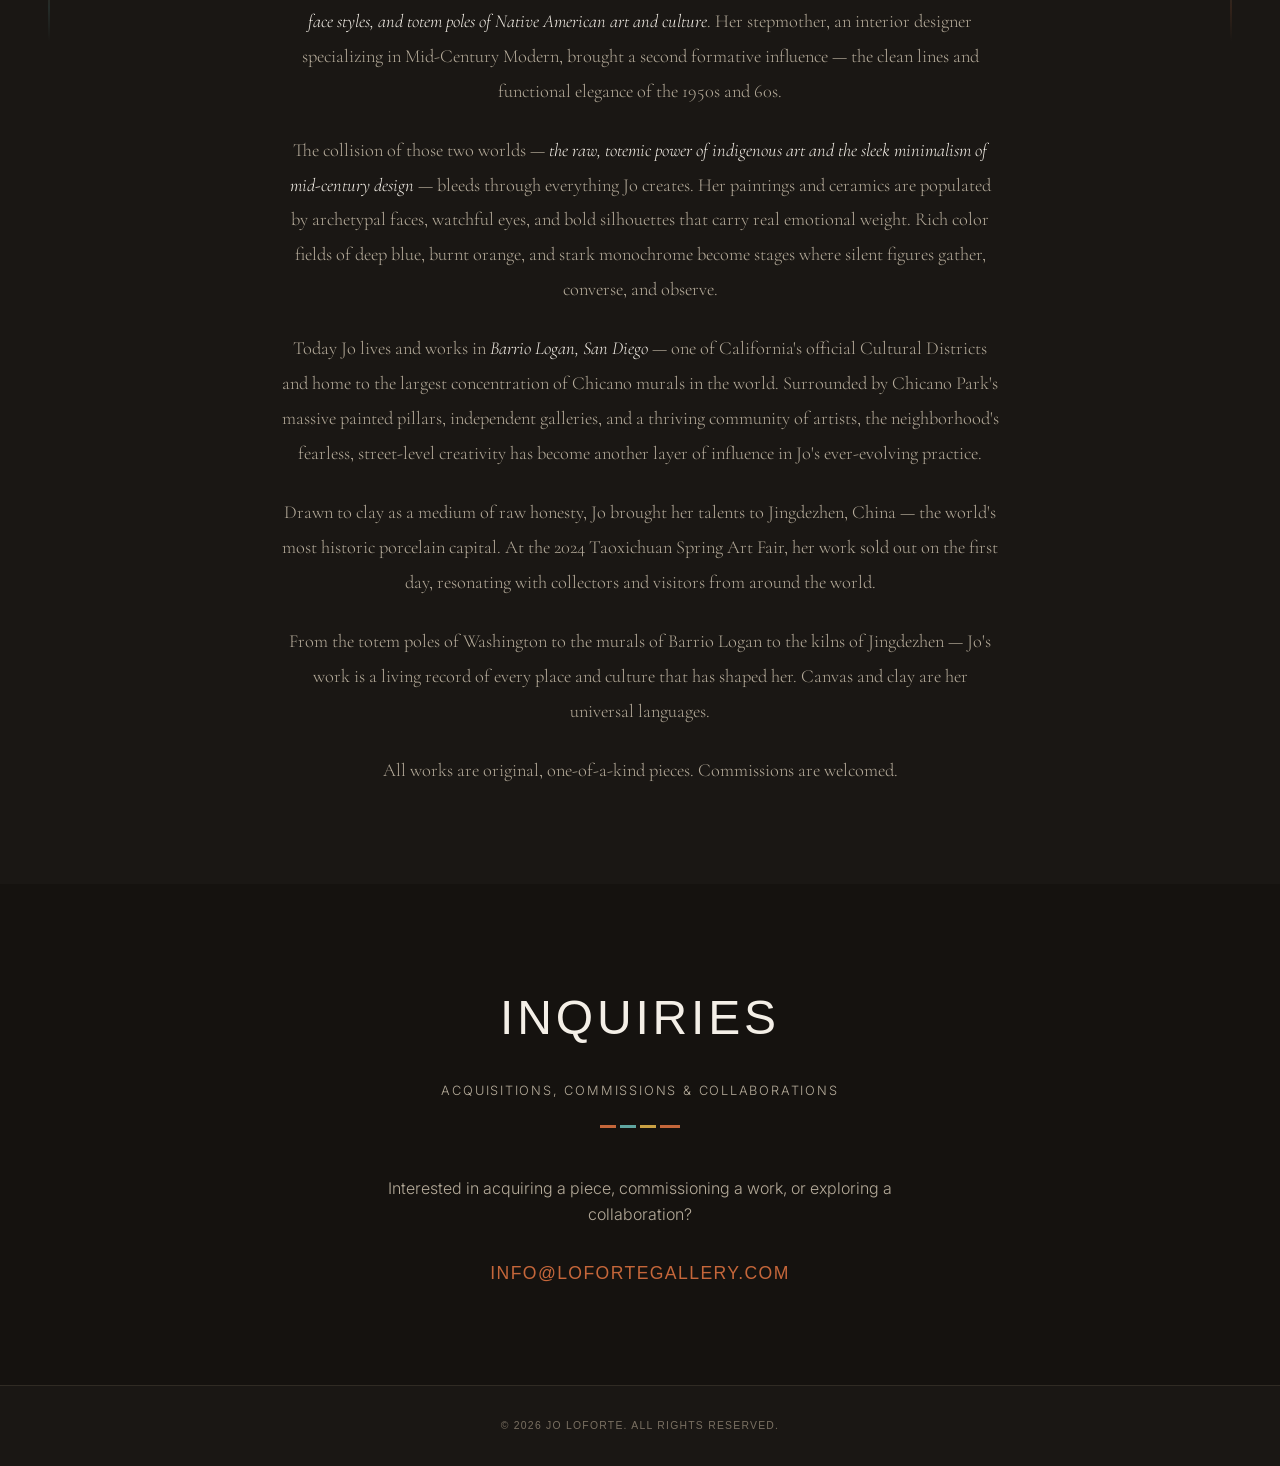
==== commit ebf2da16: "Add Barrio Logan to bio and update contact email" ====
--- a/index.html
+++ b/index.html
@@ -86,7 +86,7 @@
     <div class="about__container">
       <div class="section-header">
         <h2 class="section-title">About the Artist</h2>
-        <p class="section-subtitle">From Washington State to the porcelain capital of the world</p>
+        <p class="section-subtitle">From Washington State to Barrio Logan to the porcelain capital of the world</p>
       </div>
 
       <div class="about__portrait">
@@ -123,16 +123,24 @@
         where silent figures gather, converse, and observe.
       </p>
       <p class="about__bio">
+        Today Jo lives and works in
+        <span class="about__highlight">Barrio Logan, San Diego</span> &mdash; one of
+        California's official Cultural Districts and home to the largest concentration
+        of Chicano murals in the world. Surrounded by Chicano Park's massive painted
+        pillars, independent galleries, and a thriving community of artists, the
+        neighborhood's fearless, street-level creativity has become another layer of
+        influence in Jo's ever-evolving practice.
+      </p>
+      <p class="about__bio">
         Drawn to clay as a medium of raw honesty, Jo brought her talents to
         Jingdezhen, China &mdash; the world's most historic porcelain capital. At the
         2024 Taoxichuan Spring Art Fair, her work sold out on the first day, resonating
         with collectors and visitors from around the world.
       </p>
       <p class="about__bio">
-        By merging the earthy, handcrafted spirit of Native American art with the
-        refined materials and firing techniques of traditional Chinese porcelain, Jo
-        embodies a spirit of global exchange &mdash; proving that clay and canvas are
-        universal languages.
+        From the totem poles of Washington to the murals of Barrio Logan to the kilns
+        of Jingdezhen &mdash; Jo's work is a living record of every place and culture
+        that has shaped her. Canvas and clay are her universal languages.
       </p>
       <p class="about__bio">
         All works are original, one-of-a-kind pieces. Commissions are welcomed.
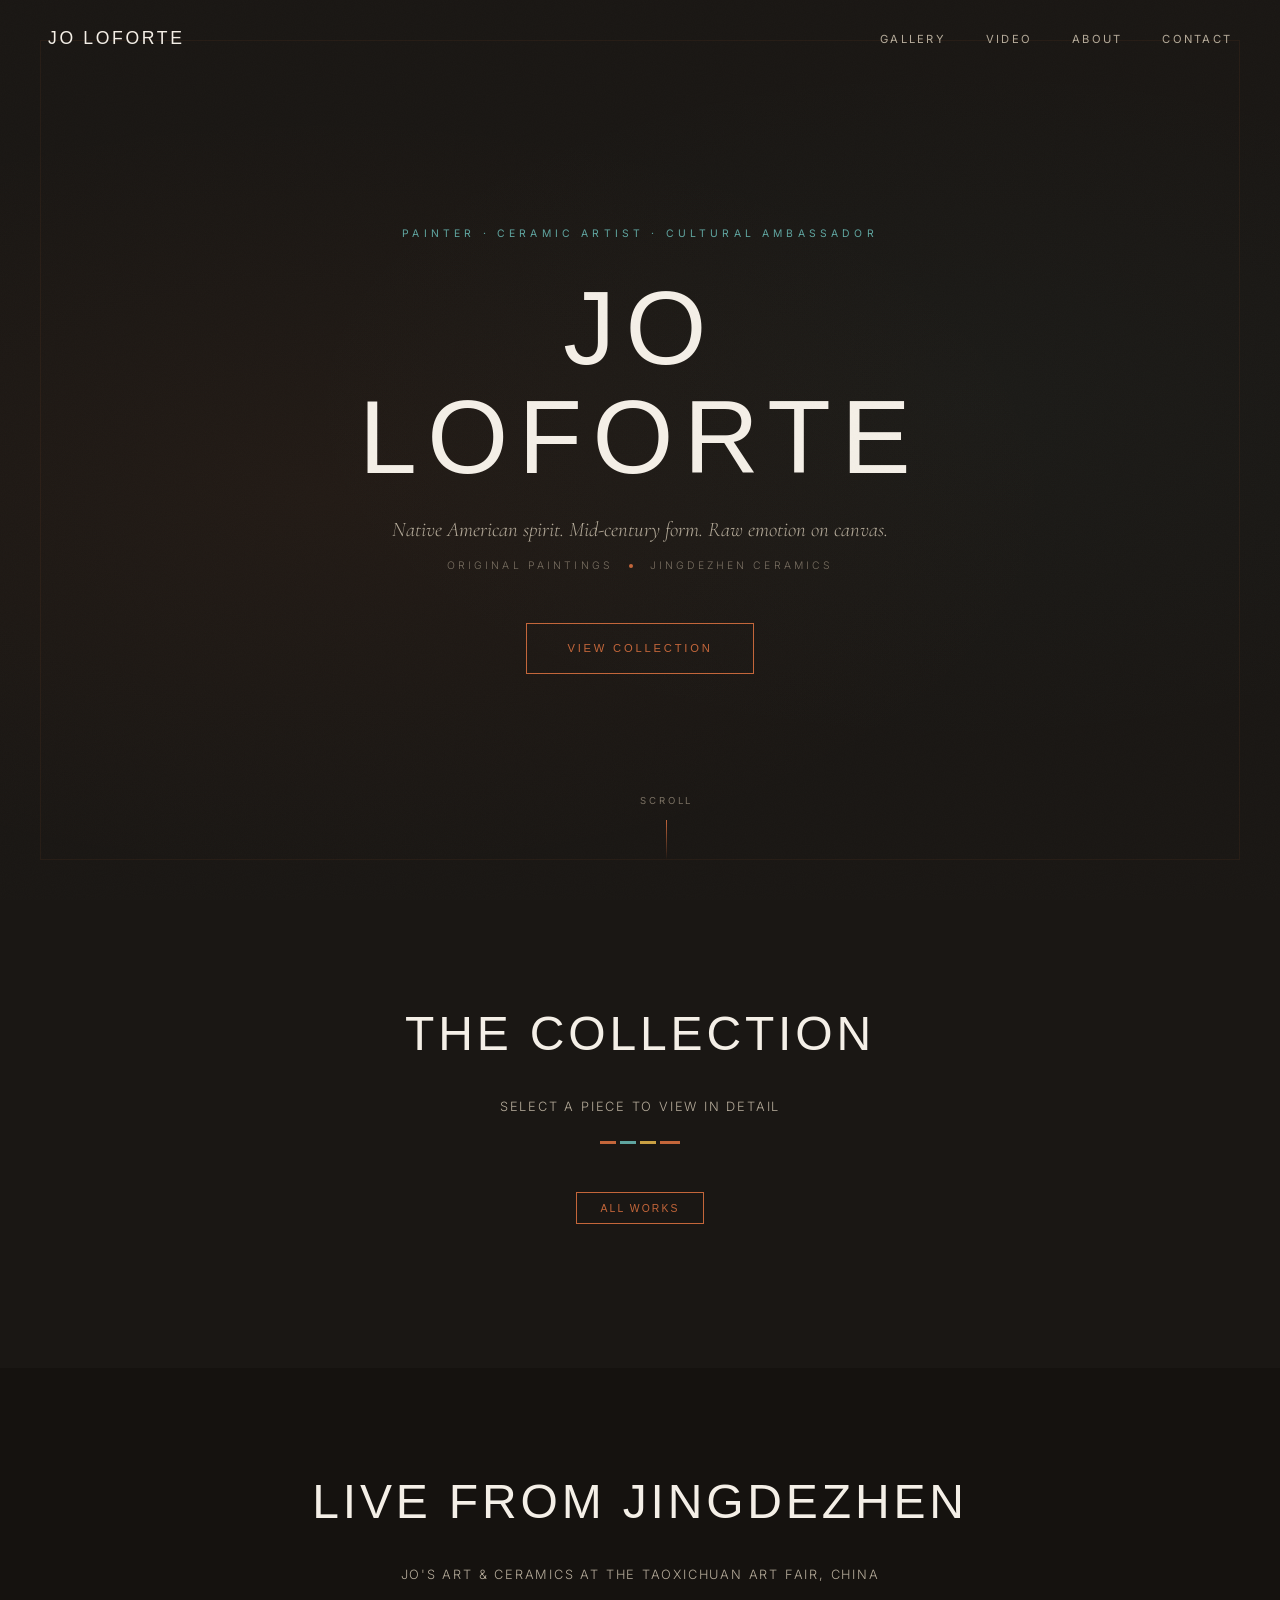
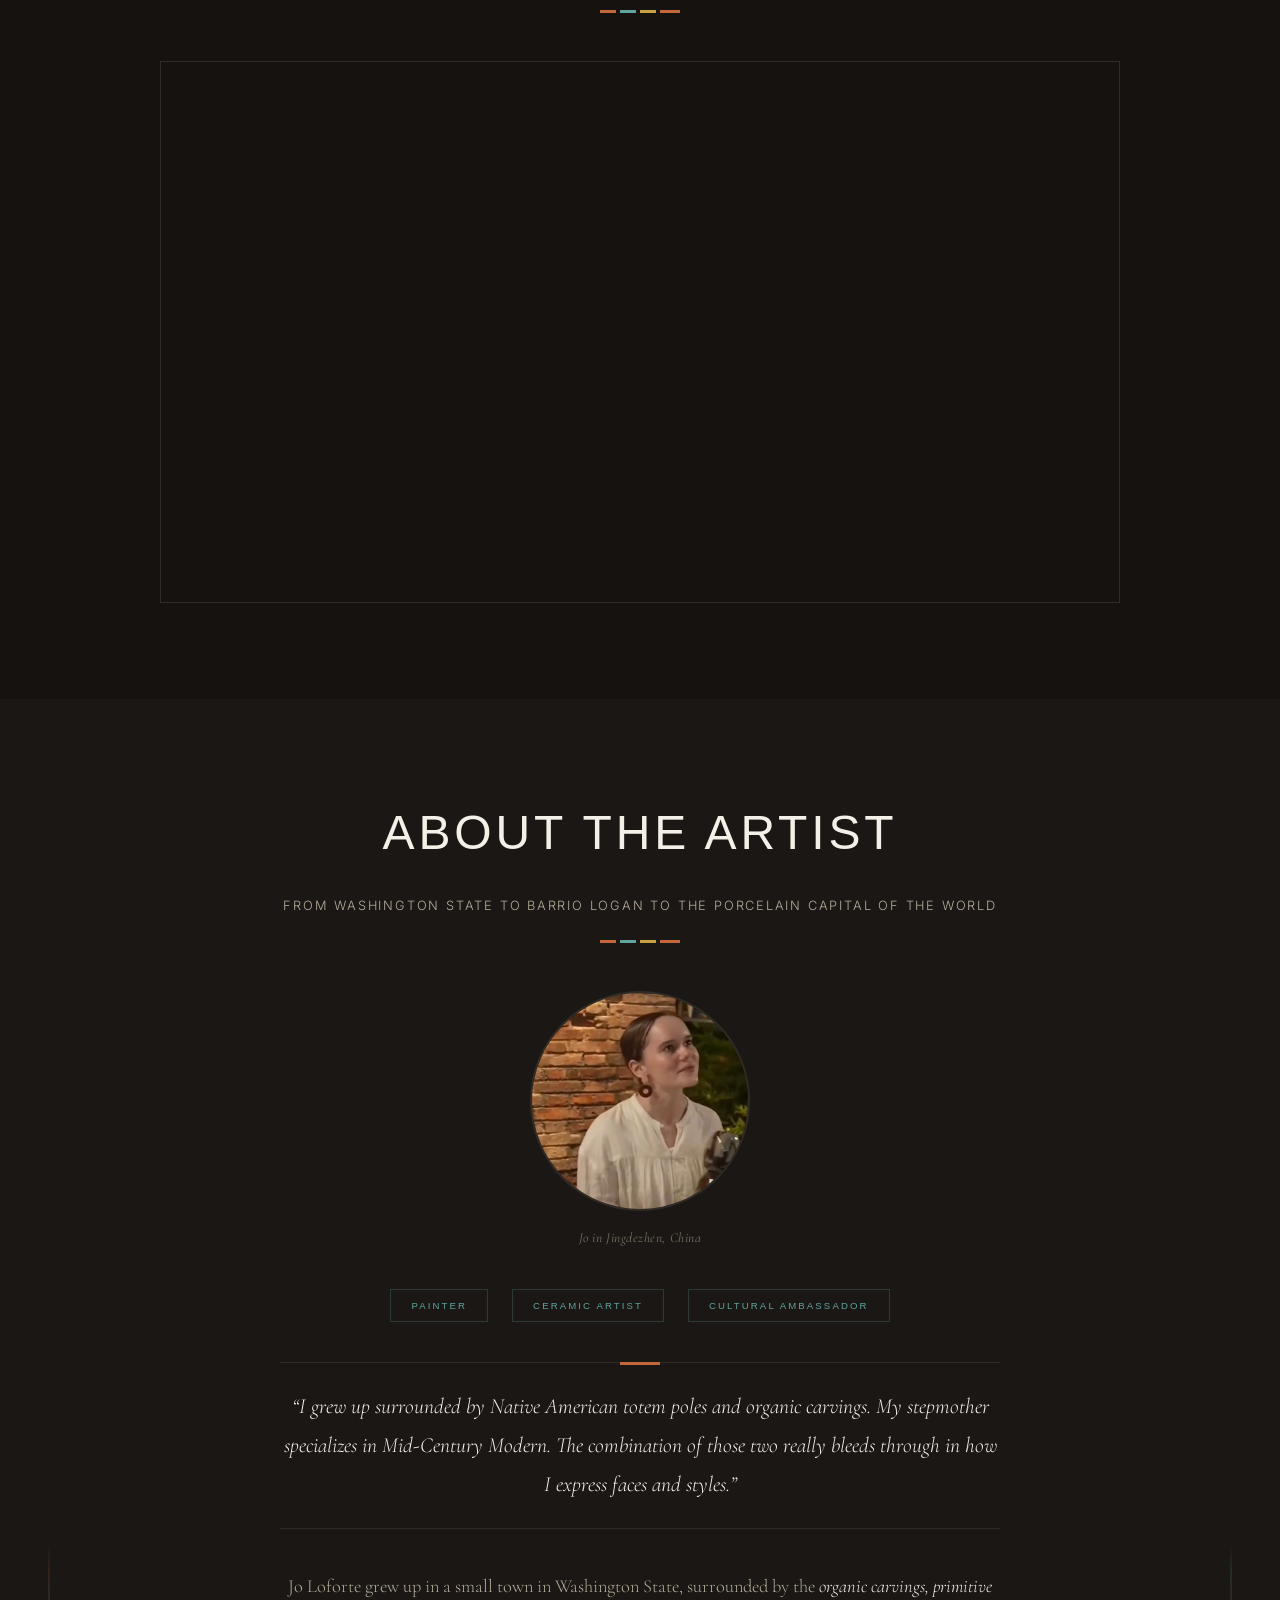
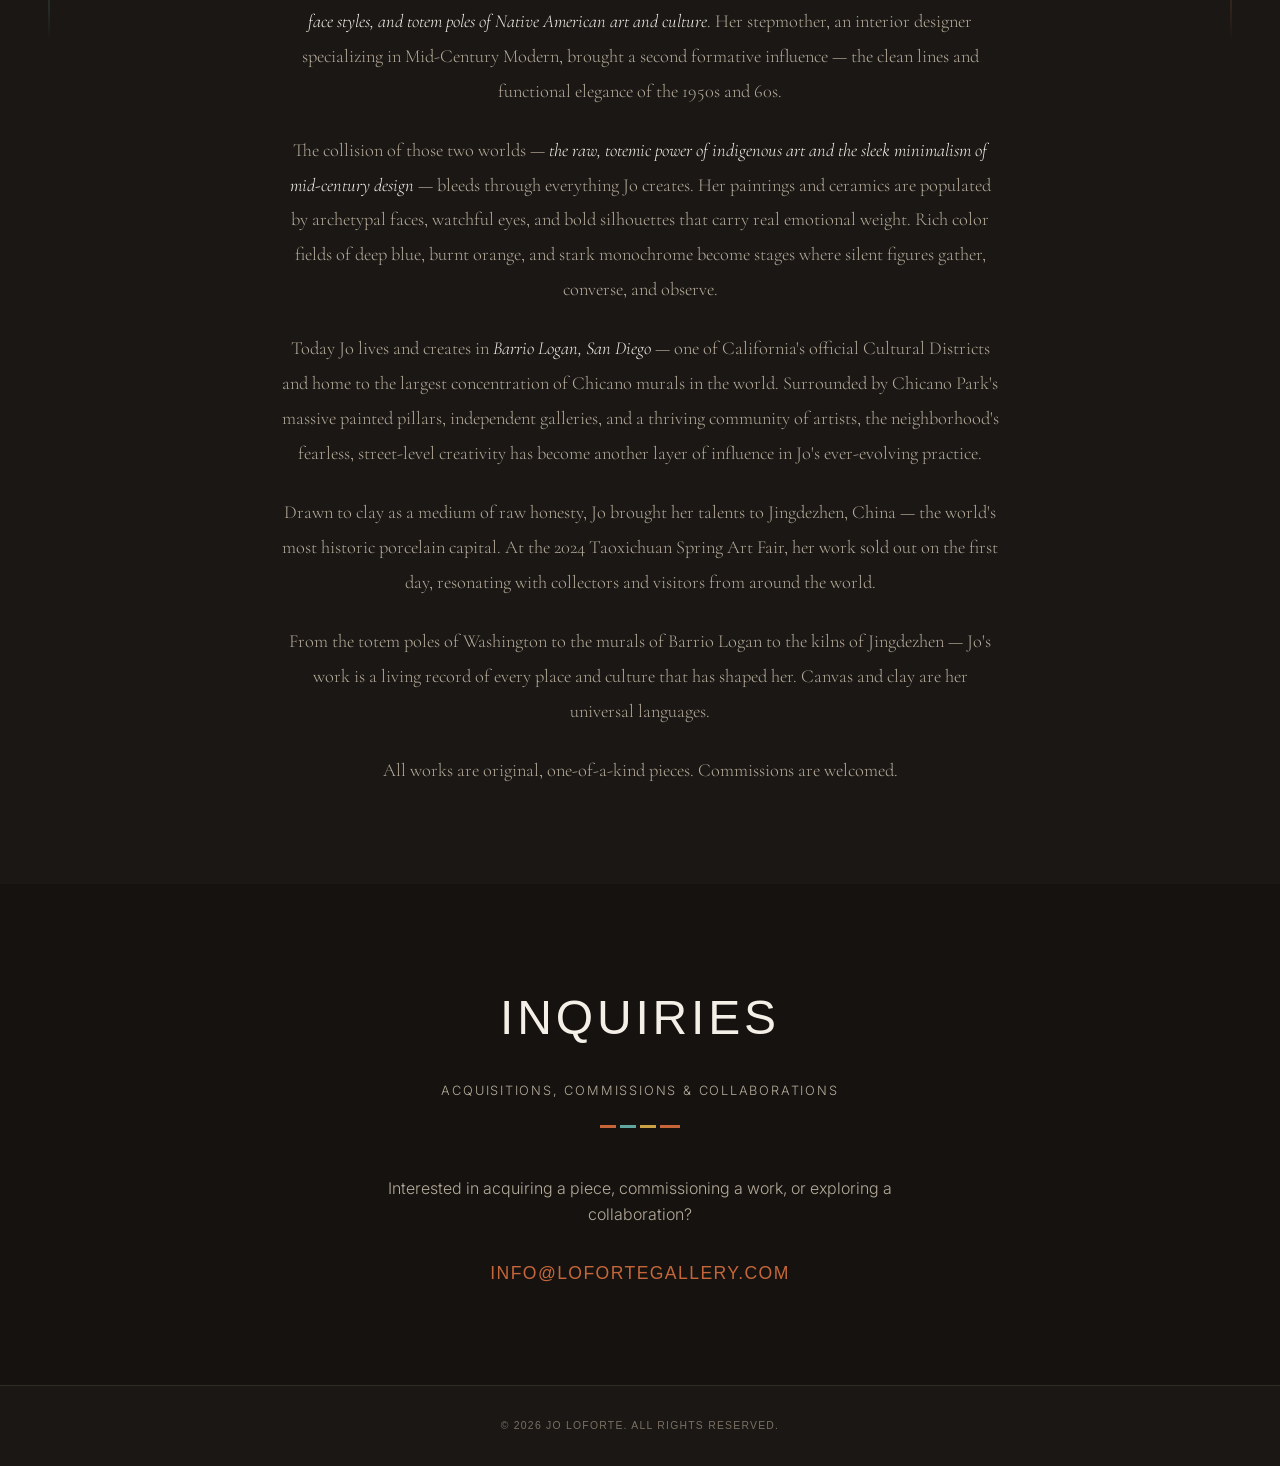
==== commit 914668b9: "Update bio: Jo lives and creates in Barrio Logan Made-with: Cursor" ====
--- a/index.html
+++ b/index.html
@@ -8,7 +8,7 @@
   <link rel="preconnect" href="https://fonts.googleapis.com">
   <link rel="preconnect" href="https://fonts.gstatic.com" crossorigin>
   <link href="https://fonts.googleapis.com/css2?family=Cormorant+Garamond:ital,wght@0,300;0,400;0,500;0,600;1,300;1,400&family=Inter:wght@300;400;500&display=swap" rel="stylesheet">
-  <link rel="stylesheet" href="css/style.css">
+  <link rel="stylesheet" href="css/style.css?v=4">
 </head>
 <body>
 
@@ -123,7 +123,7 @@
         where silent figures gather, converse, and observe.
       </p>
       <p class="about__bio">
-        Today Jo lives and works in
+        Today Jo lives and creates in
         <span class="about__highlight">Barrio Logan, San Diego</span> &mdash; one of
         California's official Cultural Districts and home to the largest concentration
         of Chicano murals in the world. Surrounded by Chicano Park's massive painted
--- a/css/style.css
+++ b/css/style.css
@@ -823,6 +823,10 @@
 
 /* --- Responsive --- */
 @media (max-width: 768px) {
+  html {
+    font-size: 18px;
+  }
+
   .nav {
     padding: 1.25rem 1.5rem;
   }
@@ -868,6 +872,11 @@
     inset: 1rem;
   }
 
+  .hero__title {
+    font-size: clamp(2.2rem, 11vw, 3.5rem);
+    letter-spacing: 0.05em;
+  }
+
   .gallery {
     padding: 4rem 1.25rem;
   }
@@ -895,6 +904,92 @@
   .lightbox__next {
     font-size: 2rem;
   }
+
+  /* --- Mobile font size bumps --- */
+  .hero__tagline {
+    font-size: 1rem;
+  }
+
+  .hero__subtitle {
+    font-size: 1.25rem;
+  }
+
+  .hero__descriptor {
+    font-size: 1rem;
+  }
+
+  .hero__cta {
+    font-size: 1rem;
+    padding: 1.1rem 2.5rem;
+  }
+
+  .hero__scroll-indicator span {
+    font-size: 0.9rem;
+  }
+
+  .nav__links a {
+    font-size: 1.05rem;
+  }
+
+  .section-title {
+    font-size: 2rem;
+  }
+
+  .section-subtitle {
+    font-size: 1rem;
+  }
+
+  .filter-btn {
+    font-size: 1rem;
+  }
+
+  .gallery__item-info h3 {
+    font-size: 1.25rem;
+  }
+
+  .gallery__item-info p {
+    font-size: 1rem;
+  }
+
+  .gallery__item-badge {
+    font-size: 0.85rem;
+  }
+
+  .about__role {
+    font-size: 0.9rem;
+  }
+
+  .about__portrait-caption {
+    font-size: 1rem;
+  }
+
+  .about__quote {
+    font-size: 1.3rem;
+  }
+
+  .about__bio {
+    font-size: 1.15rem;
+  }
+
+  .contact__text {
+    font-size: 1.15rem;
+  }
+
+  .contact__email {
+    font-size: 1.25rem;
+  }
+
+  .footer p {
+    font-size: 0.95rem;
+  }
+
+  .lightbox__title {
+    font-size: 1.25rem;
+  }
+
+  .lightbox__details {
+    font-size: 1rem;
+  }
 }
 
 @media (max-width: 480px) {
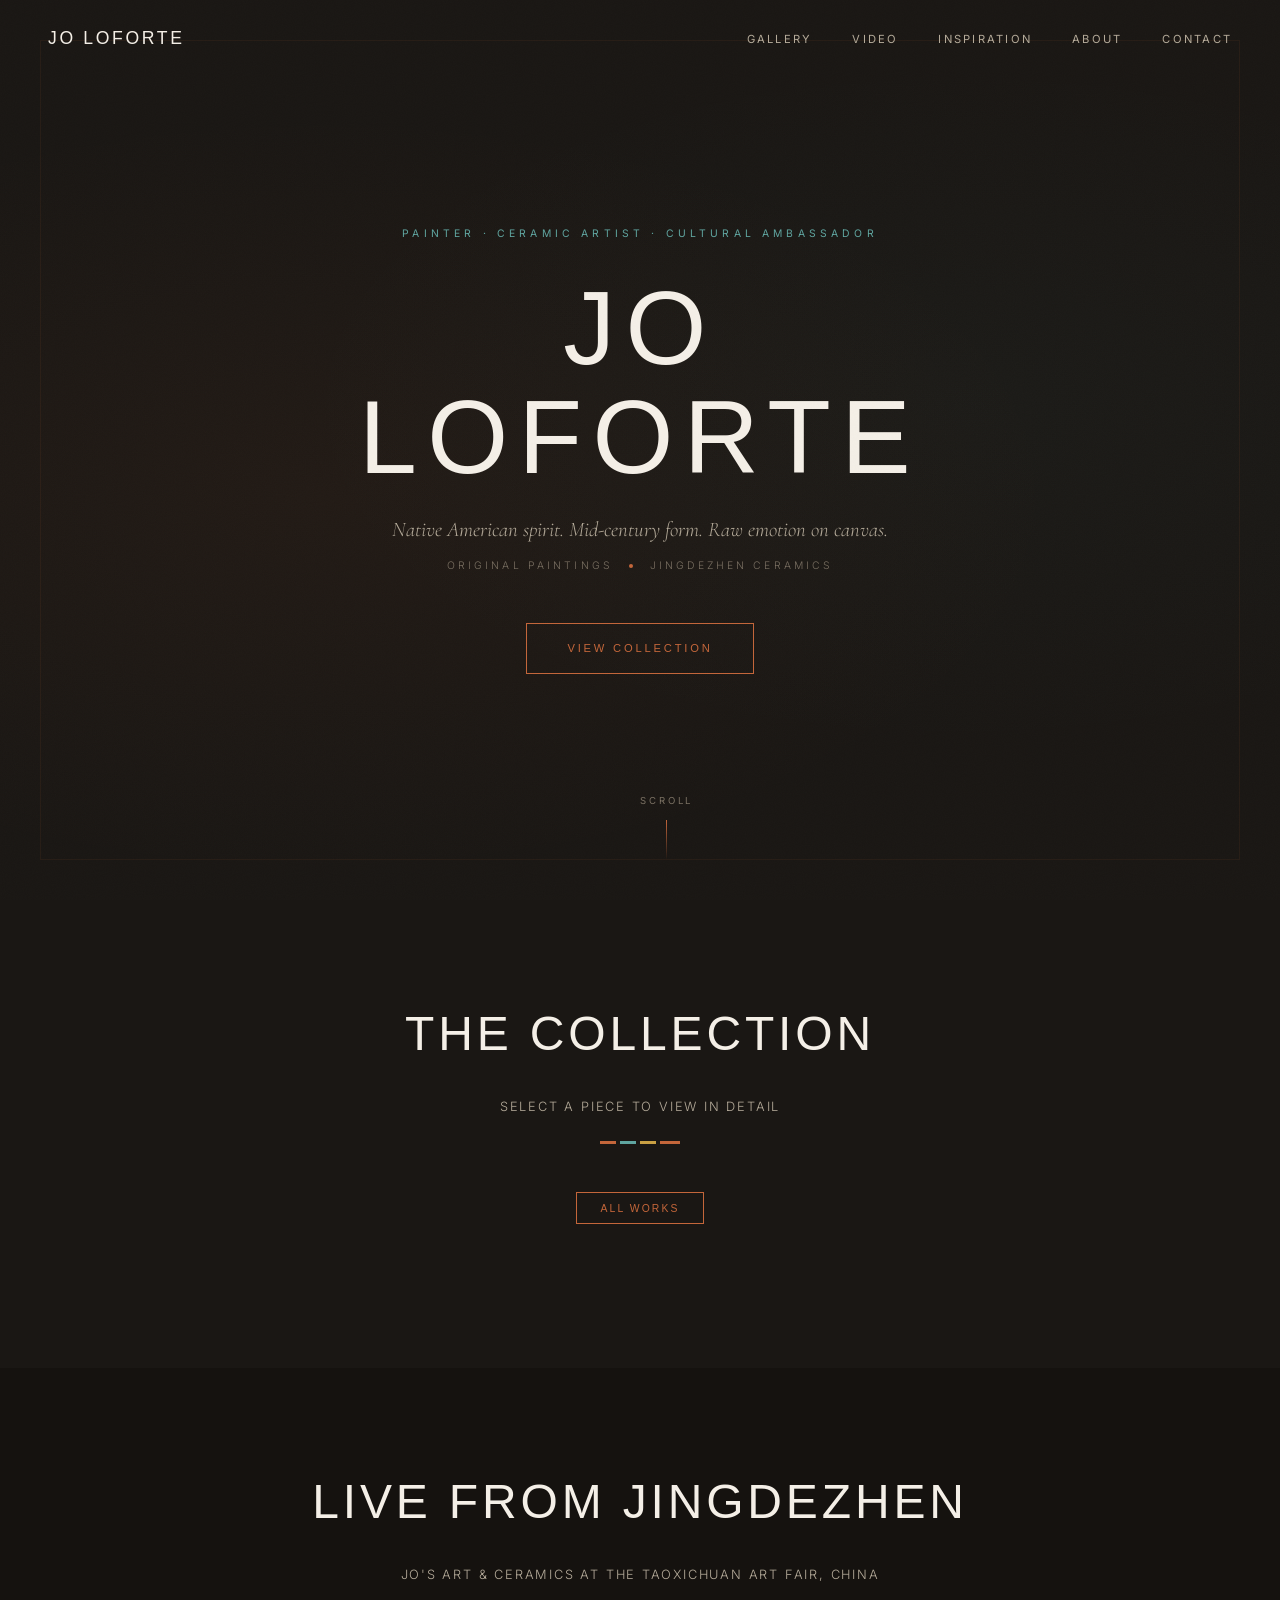
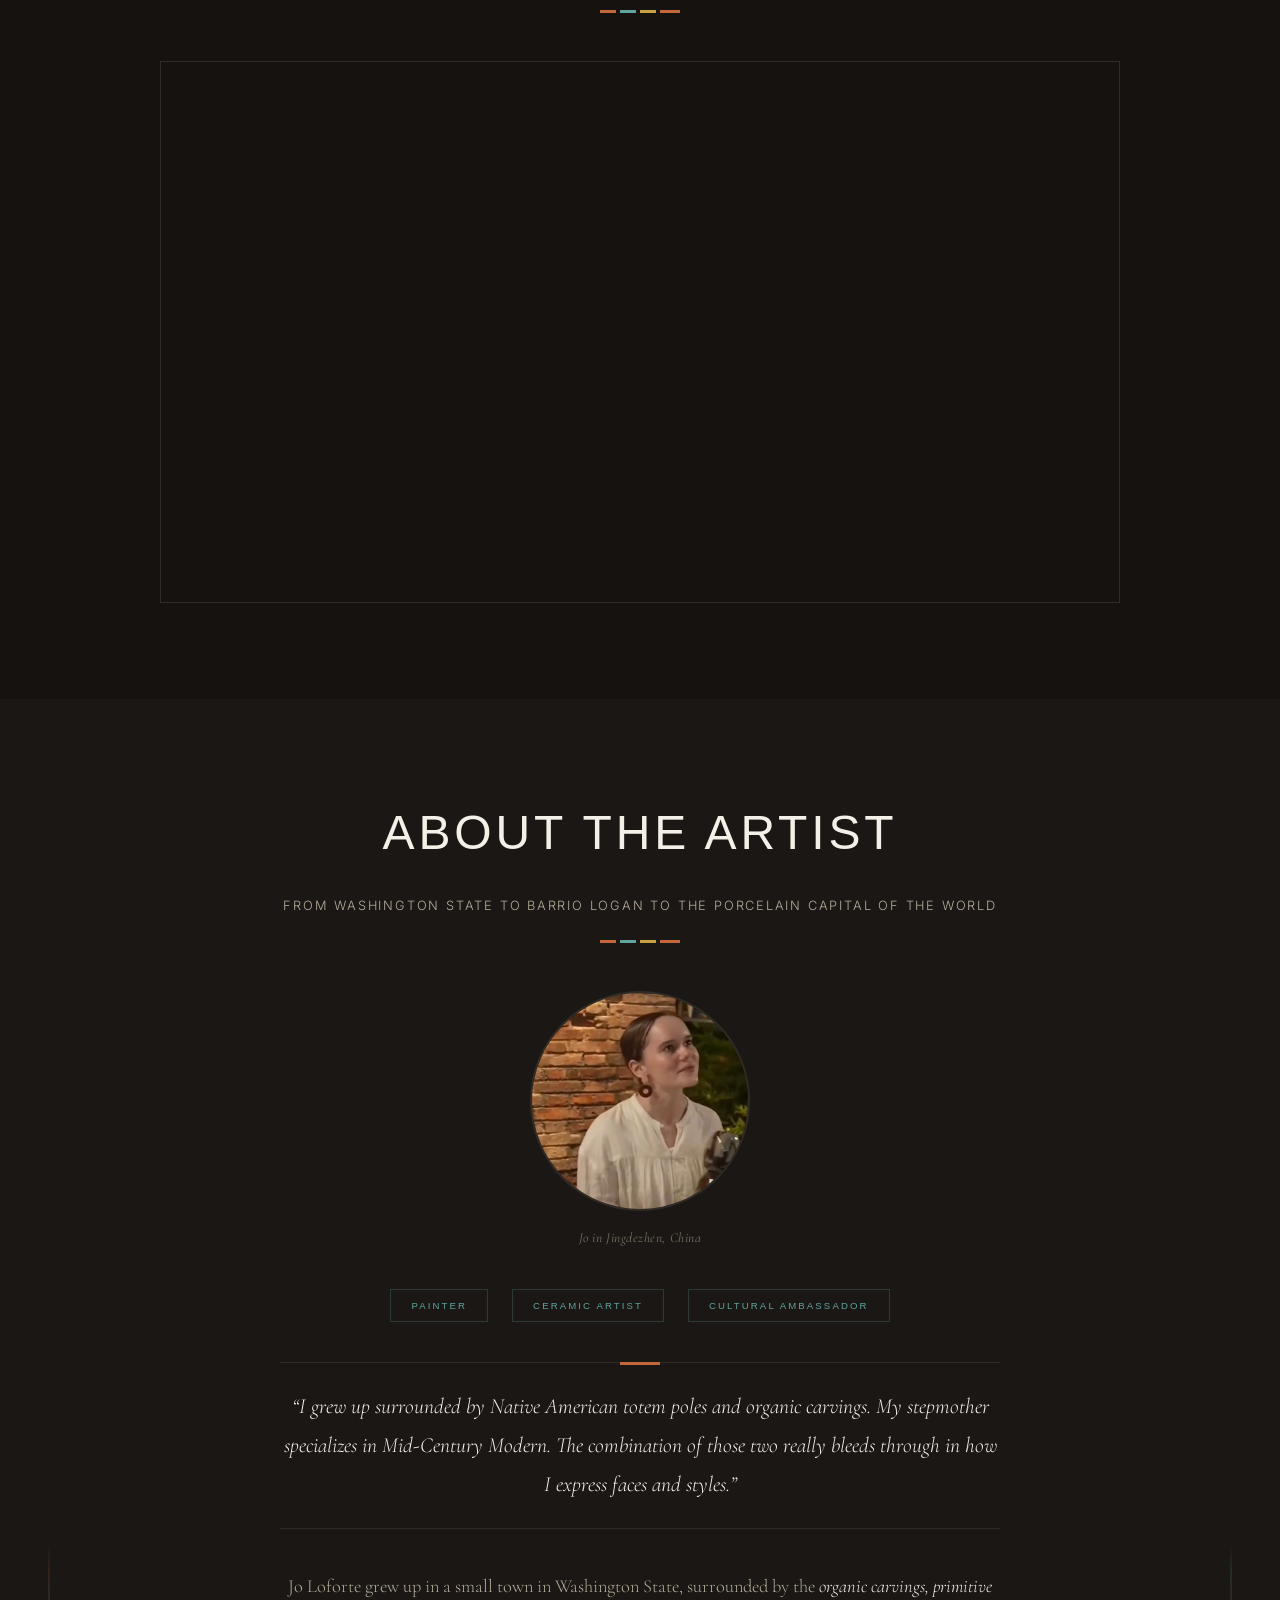
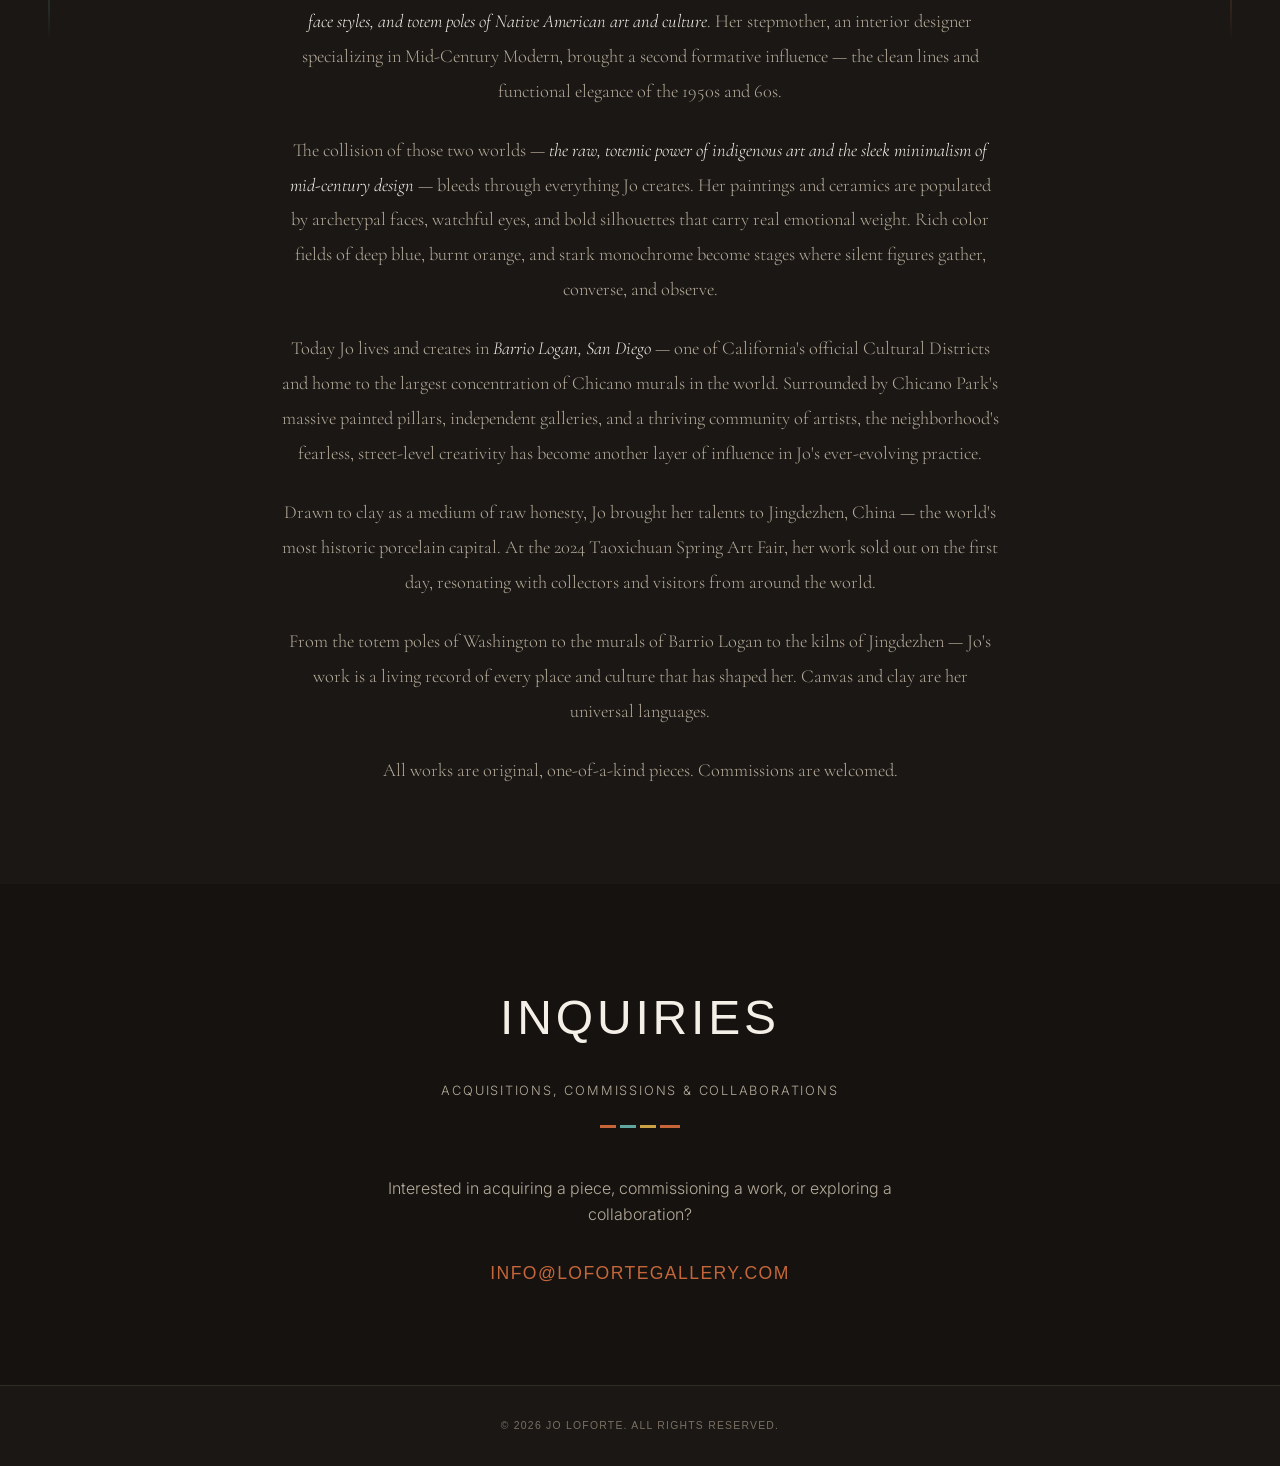
==== commit 6dda62fb: "Add inspiration page with four thematic worlds New inspiration.html covers Jo's four creative influe" ====
--- a/index.html
+++ b/index.html
@@ -21,6 +21,7 @@
     <ul class="nav__links" id="navLinks">
       <li><a href="#gallery">Gallery</a></li>
       <li><a href="#video">Video</a></li>
+      <li><a href="inspiration.html">Inspiration</a></li>
       <li><a href="#about">About</a></li>
       <li><a href="#contact">Contact</a></li>
     </ul>
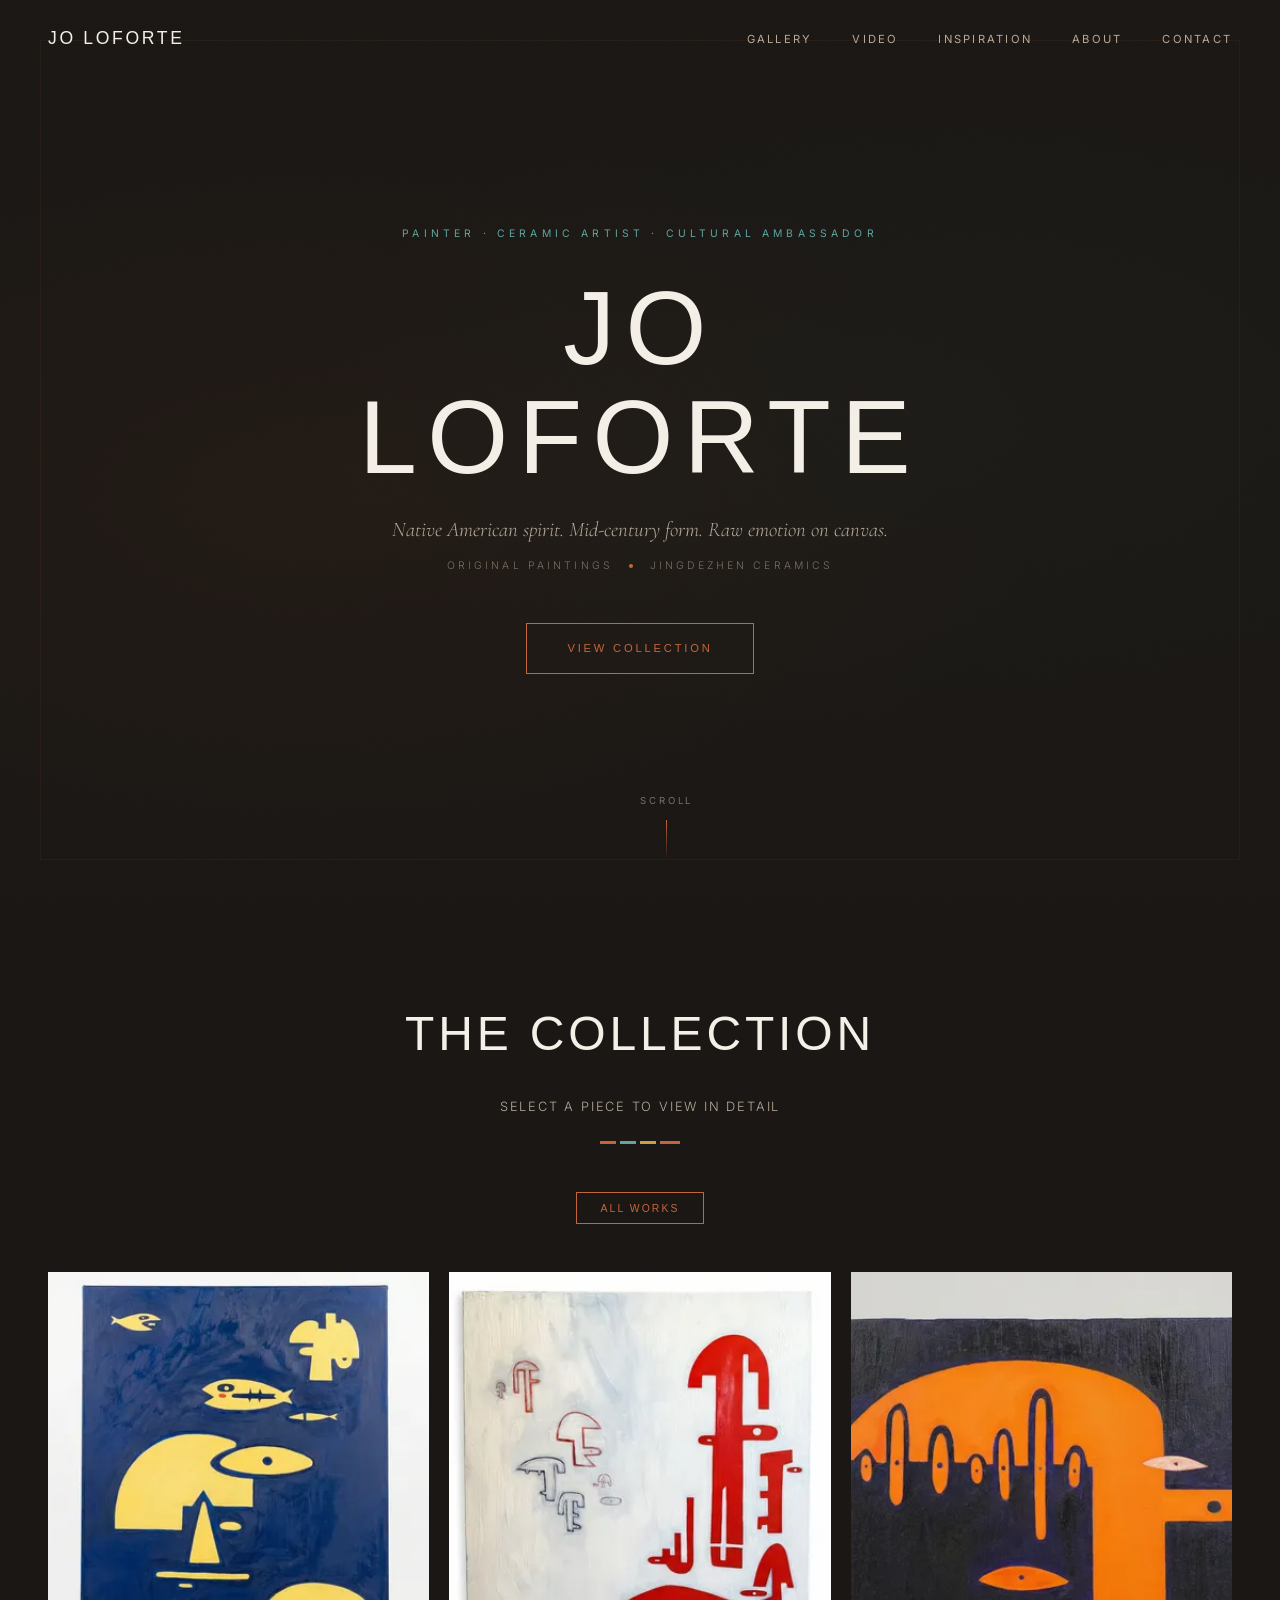
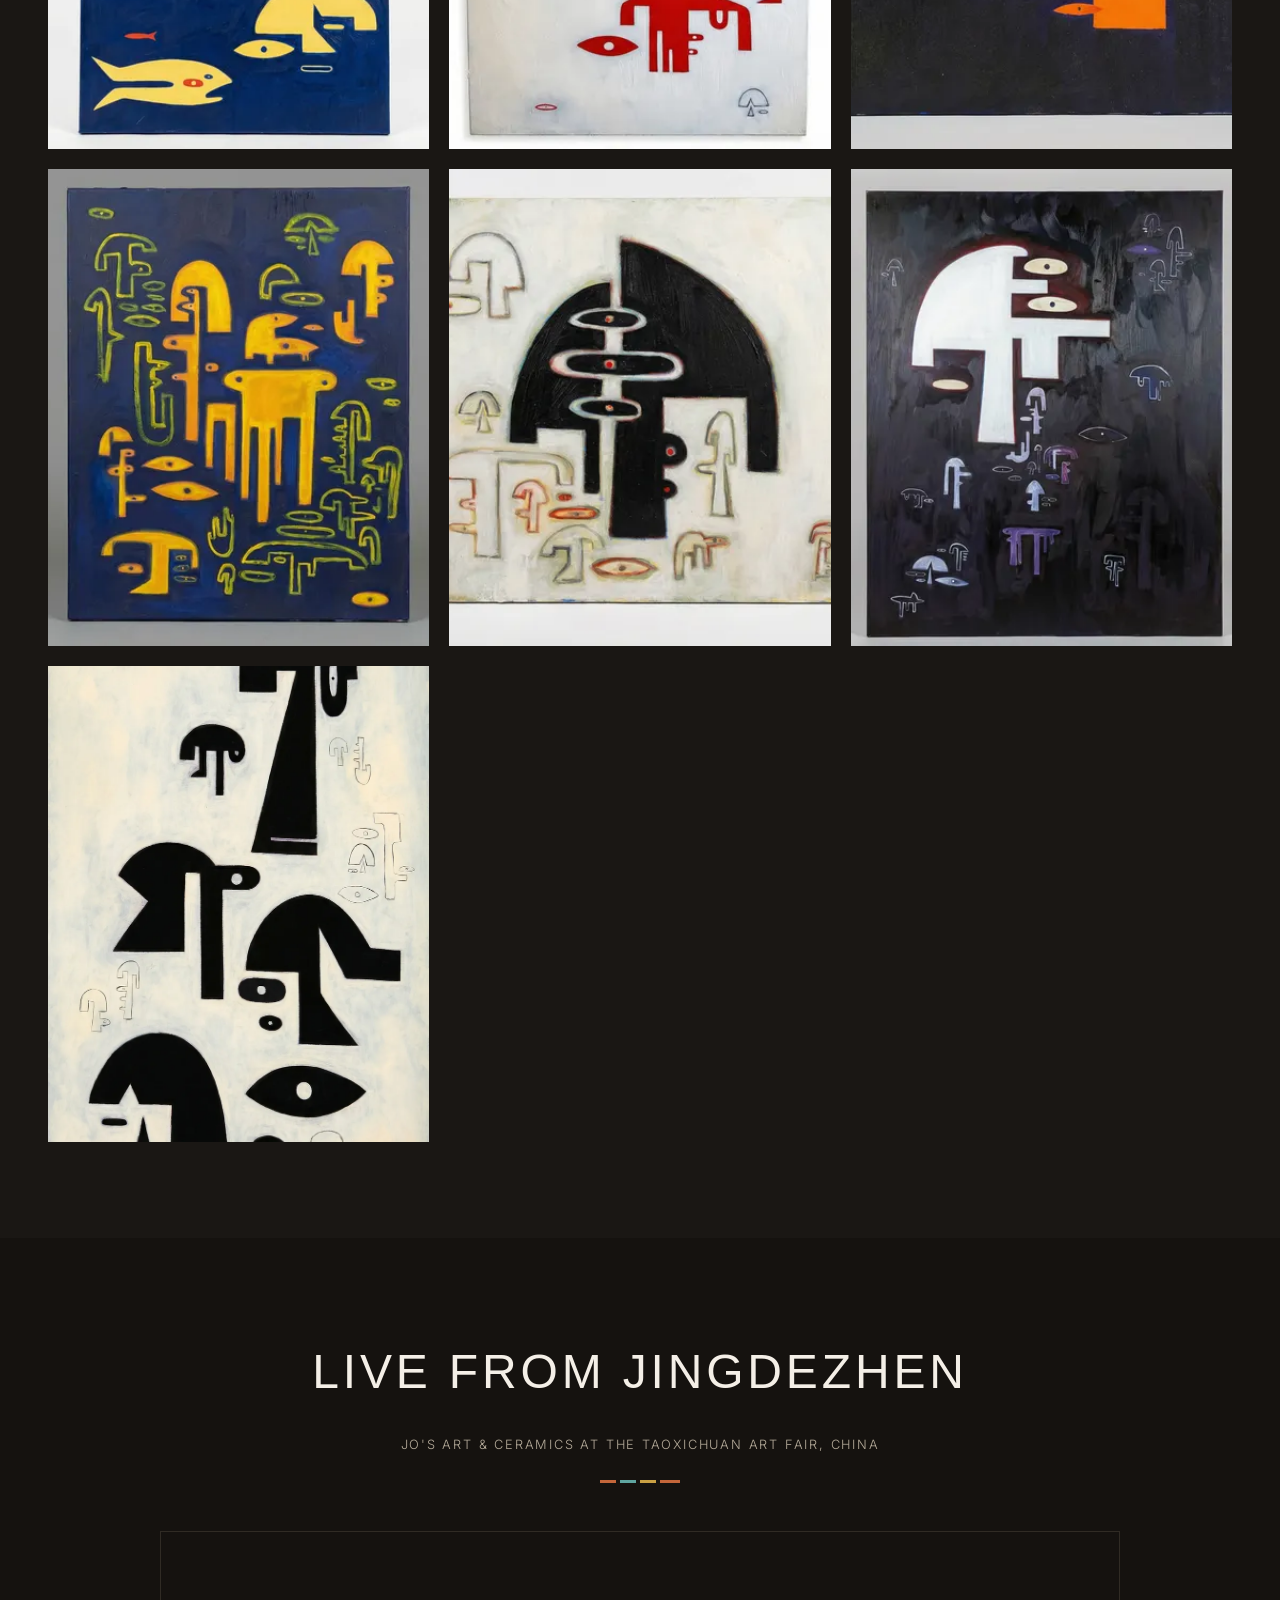
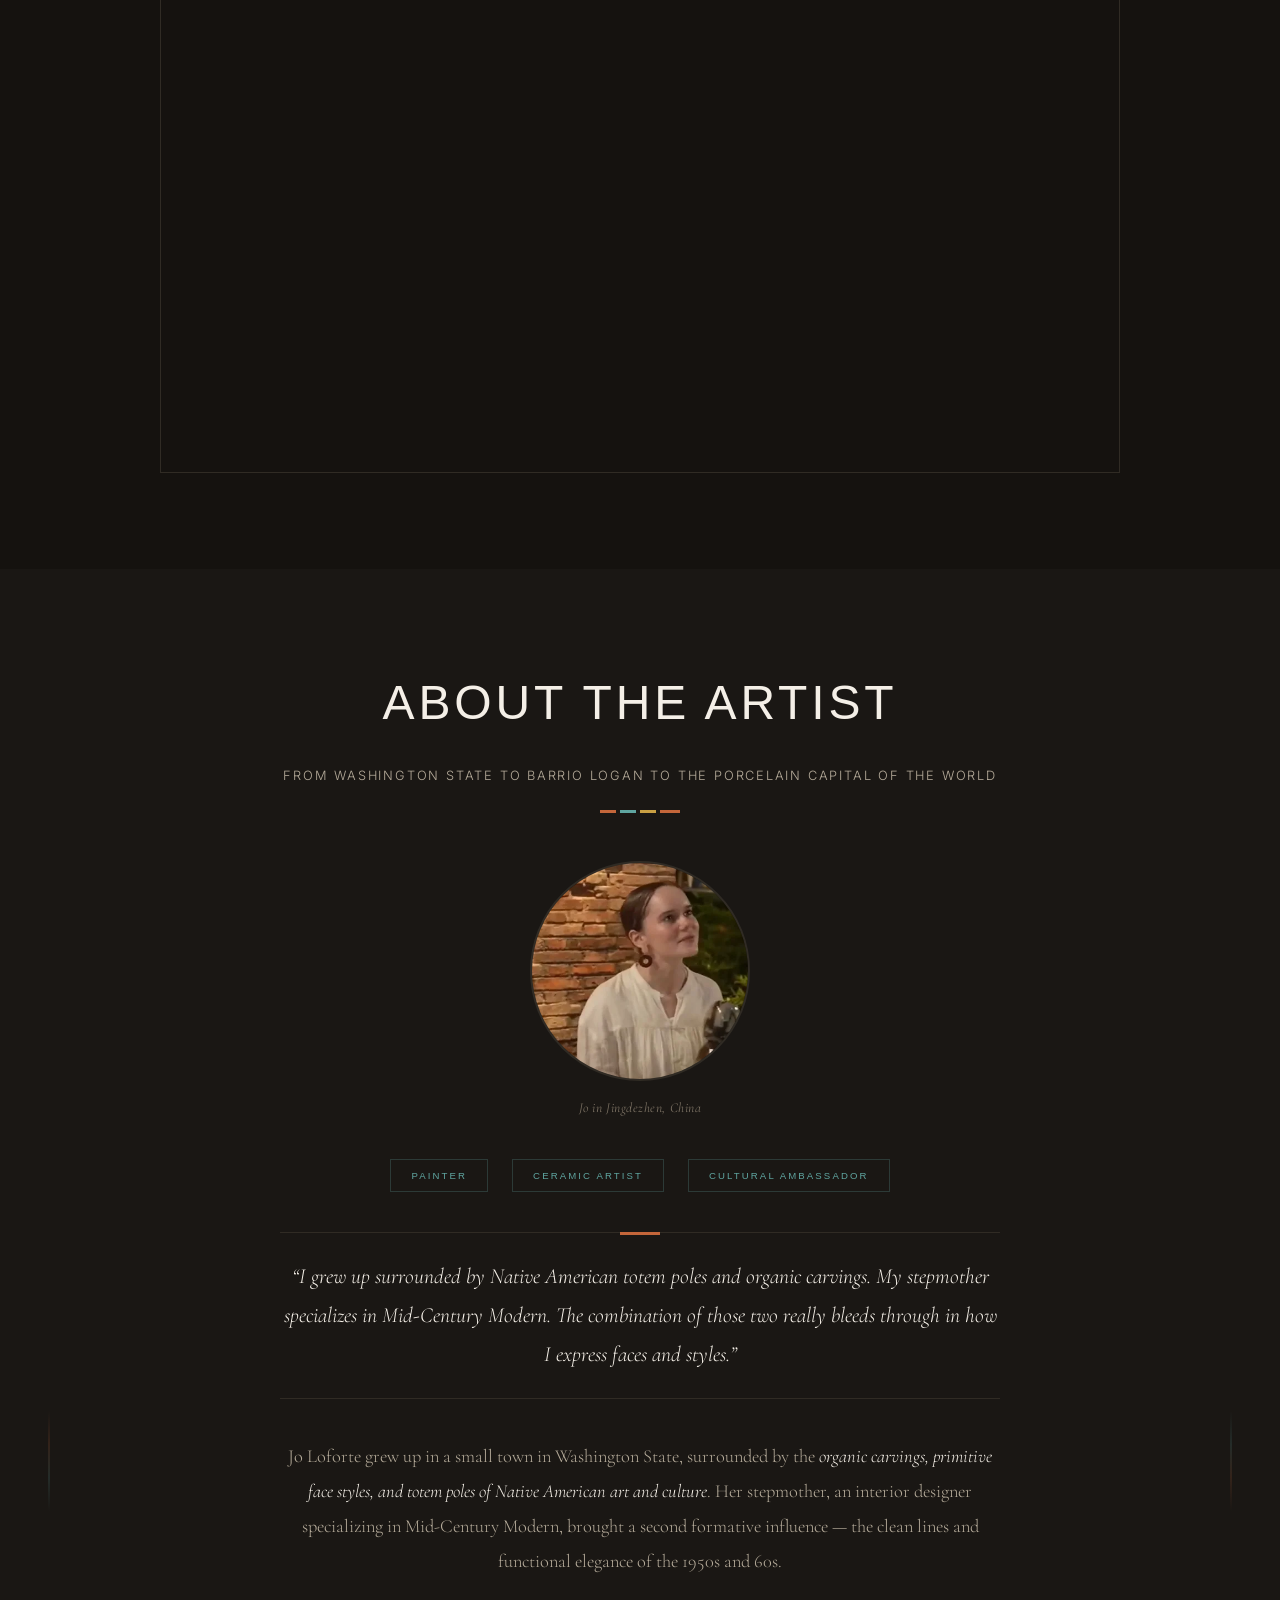
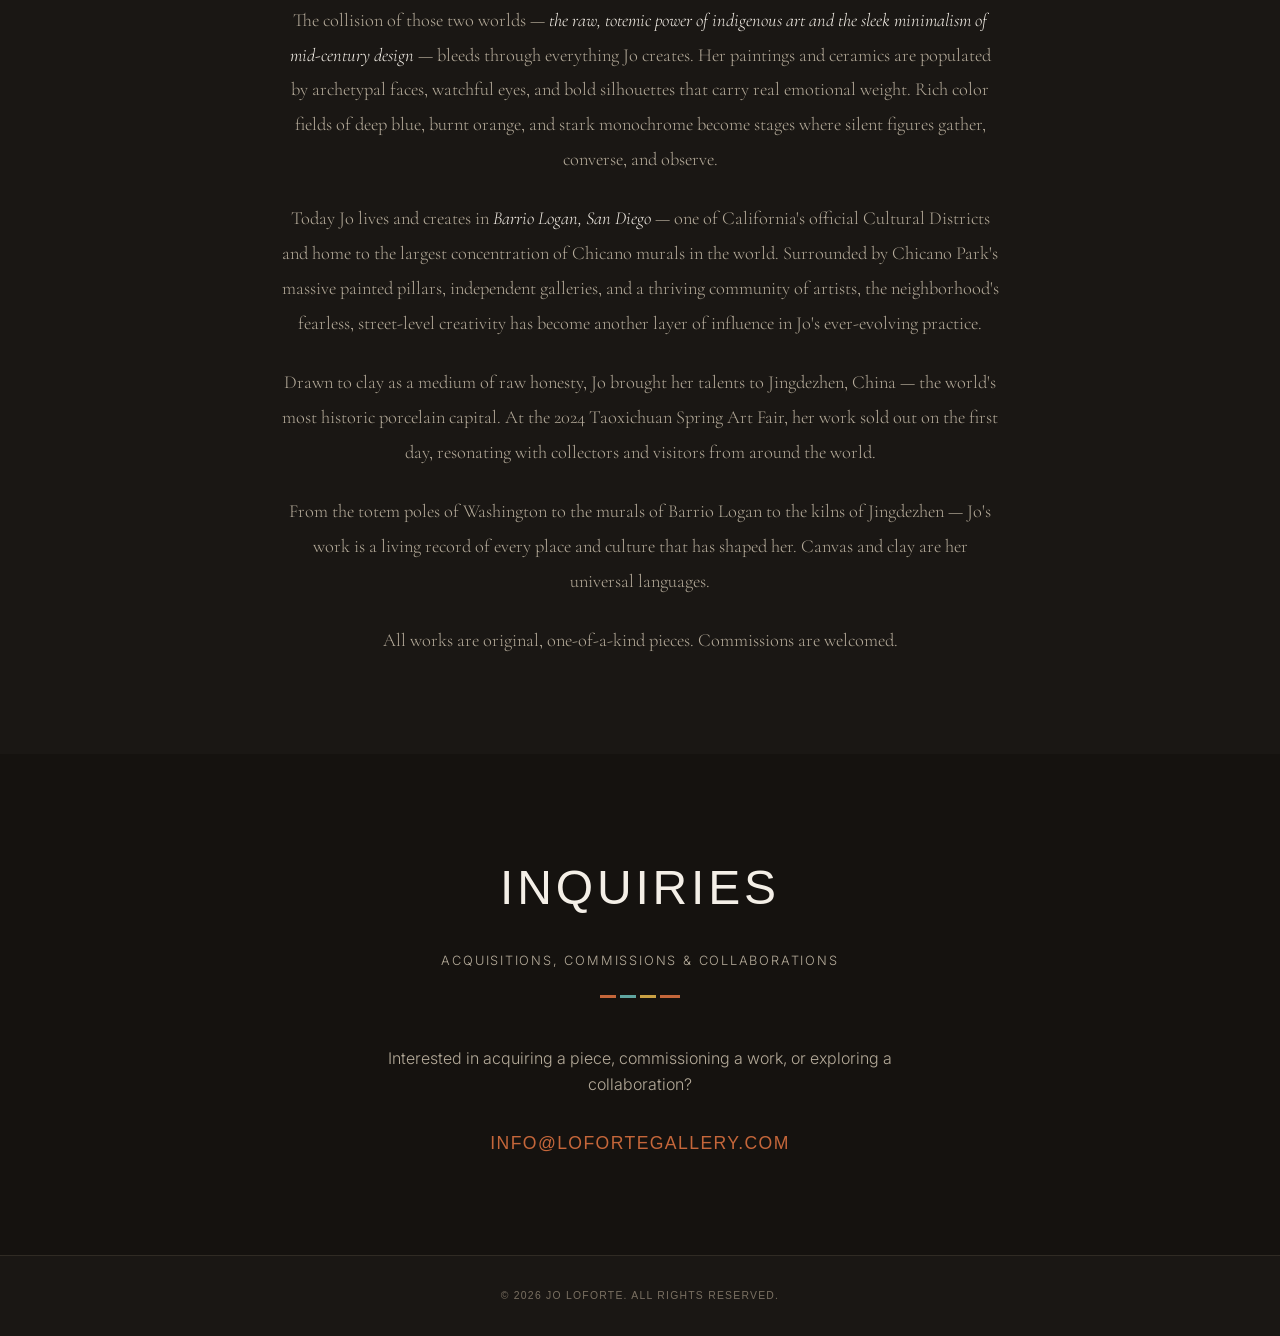
==== commit 35ddeac9: "Optimize gallery images: convert PNG to WebP with thumb/full sizes Reduces total image payload from " ====
--- a/index.html
+++ b/index.html
@@ -91,7 +91,7 @@
       </div>
 
       <div class="about__portrait">
-        <img src="images/jo-portrait.png" alt="Jo Loforte in Jingdezhen, China">
+        <img src="images/jo-portrait.webp" alt="Jo Loforte in Jingdezhen, China">
         <span class="about__portrait-caption">Jo in Jingdezhen, China</span>
       </div>
 
